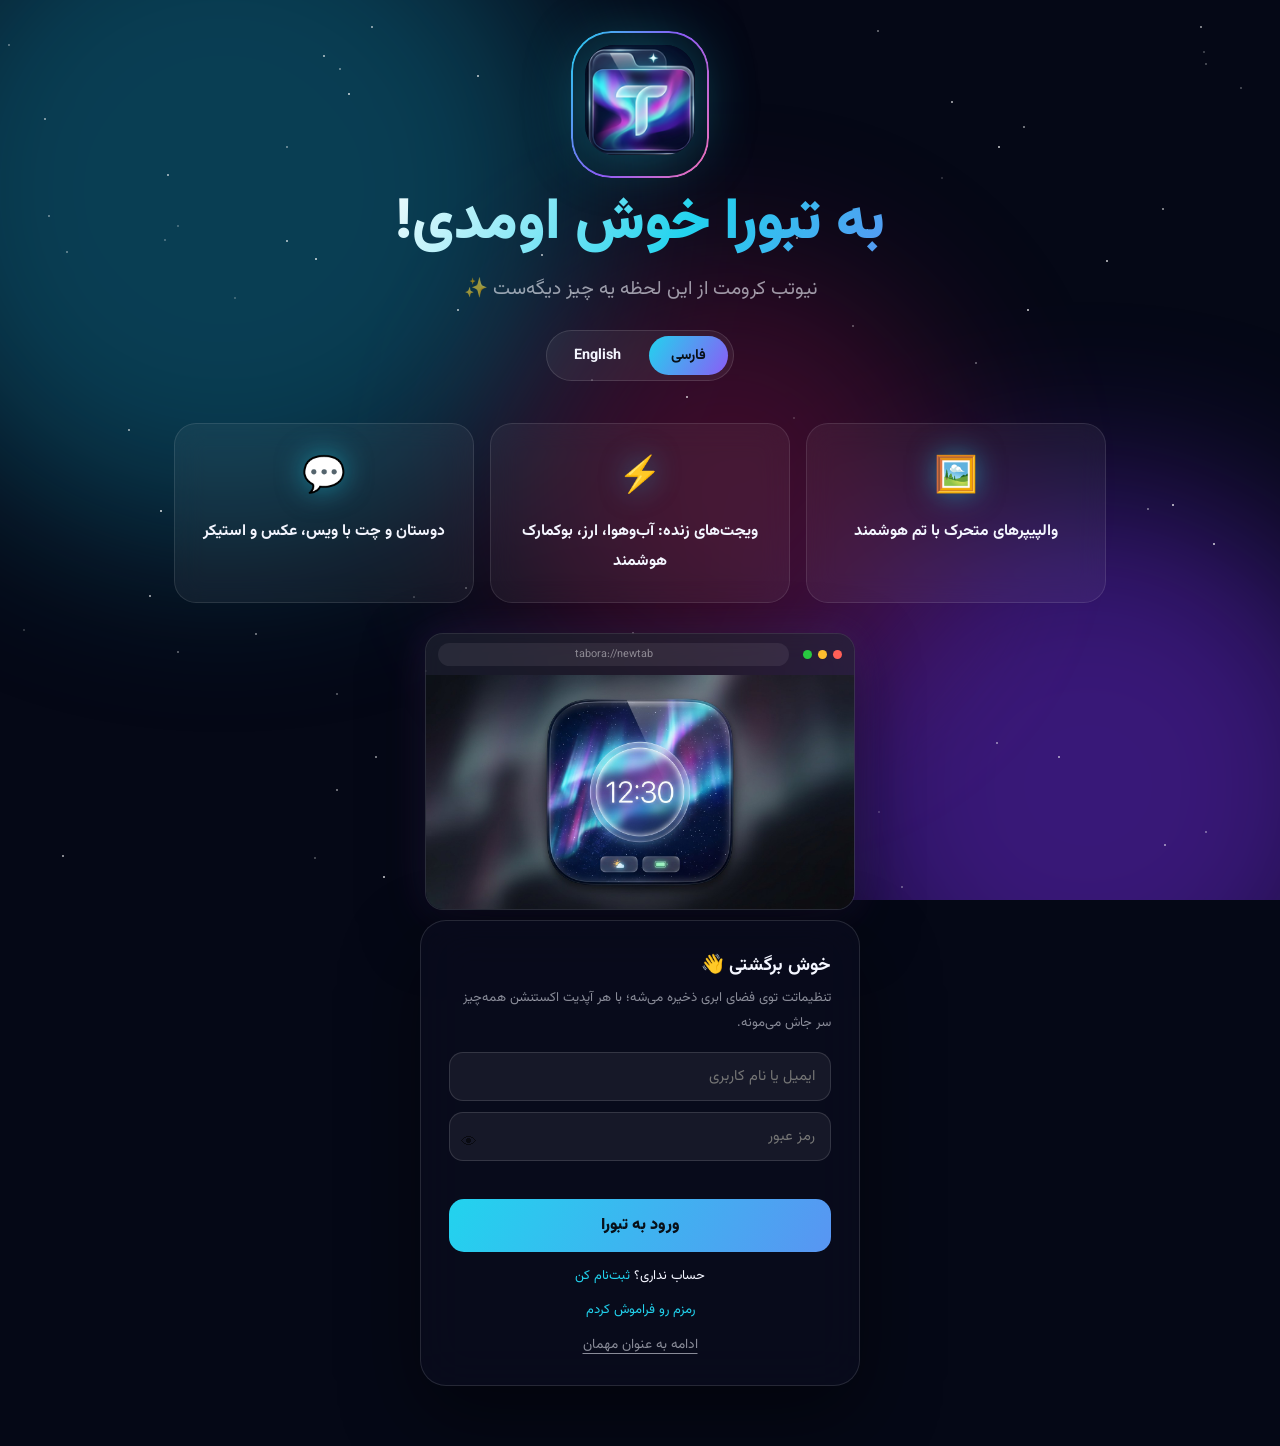
==== extension/welcome/index.html @ ed628b6a "v1.1.2: fix cloud-sync clobber race - pushes are blocked until the first pull completes (no more def" ====
<!DOCTYPE html>
<html lang="fa" dir="rtl">
<head>
<meta charset="UTF-8">
<title>Welcome to Tabora ✨</title>
<link href="https://fonts.googleapis.com/css2?family=Vazirmatn:wght@300;400;700;900&family=Inter:wght@300;400;600;800&family=Space+Grotesk:wght@400;700&display=swap" rel="stylesheet">
<style>
  * { margin: 0; padding: 0; box-sizing: border-box; }
  :root { --accent: #22d3ee; --violet: #8b5cf6; --pink: #f472b6; }
  body {
    min-height: 100vh; overflow-x: hidden; color: #f4f6ff;
    font-family: 'Vazirmatn', 'Inter', sans-serif;
    background: #050816; position: relative;
  }
  /* aurora background */
  .aurora { position: fixed; inset: 0; z-index: -2; overflow: hidden; }
  .aurora span {
    position: absolute; border-radius: 50%; filter: blur(90px); opacity: .5;
    animation: float 14s ease-in-out infinite alternate;
  }
  .aurora span:nth-child(1) { width: 55vw; height: 55vw; background: #0e7490; top: -18%; left: -10%; }
  .aurora span:nth-child(2) { width: 46vw; height: 46vw; background: #6d28d9; bottom: -20%; right: -8%; animation-delay: -4s; }
  .aurora span:nth-child(3) { width: 34vw; height: 34vw; background: #be185d; top: 30%; left: 40%; animation-delay: -8s; opacity: .3; }
  @keyframes float { to { transform: translate(6vw, -5vh) scale(1.15); } }
  .stars { position: fixed; inset: 0; z-index: -1; }
  .stars i { position: absolute; width: 2px; height: 2px; background: #fff; border-radius: 50%; animation: tw 3s infinite; }
  @keyframes tw { 50% { opacity: .15; } }

  .wrap { max-width: 980px; margin: 0 auto; padding: 5vh 24px 60px; text-align: center; }

  /* logo */
  .logo-box { display: inline-block; position: relative; margin-bottom: 22px; animation: pop .9s cubic-bezier(.2,1.4,.4,1) both; }
  .logo-box img { width: 110px; height: 110px; border-radius: 30px; box-shadow: 0 0 60px rgba(34,211,238,.35); }
  .logo-box::after {
    content: ''; position: absolute; inset: -14px; border-radius: 40px;
    border: 2px solid transparent;
    background: linear-gradient(120deg, var(--accent), var(--violet), var(--pink)) border-box;
    -webkit-mask: linear-gradient(#fff 0 0) padding-box, linear-gradient(#fff 0 0);
    -webkit-mask-composite: xor; mask-composite: exclude;
    animation: spin 5s linear infinite;
  }
  @keyframes spin { to { transform: rotate(360deg); } }
  @keyframes pop { from { transform: scale(.4); opacity: 0; } }

  h1 {
    font-size: clamp(2rem, 6vw, 3.6rem); font-weight: 900; line-height: 1.35;
    background: linear-gradient(120deg, #fff 20%, var(--accent) 55%, var(--violet));
    -webkit-background-clip: text; background-clip: text; -webkit-text-fill-color: transparent;
    animation: rise .8s .15s cubic-bezier(.2,.9,.3,1) both;
  }
  .sub { color: rgba(244,246,255,.6); font-size: clamp(.95rem, 2vw, 1.2rem); margin-top: 10px; animation: rise .8s .3s both; }
  @keyframes rise { from { transform: translateY(26px); opacity: 0; } }

  /* language pill */
  .lang-pill { display: inline-flex; gap: 6px; background: rgba(255,255,255,.06); border: 1px solid rgba(255,255,255,.12); padding: 5px; border-radius: 99px; margin: 26px 0 8px; animation: rise .8s .4s both; }
  .lang-pill button { padding: 8px 22px; border: none; border-radius: 99px; color: #f4f6ff; font-family: inherit; font-weight: 700; font-size: .9rem; cursor: pointer; background: transparent; transition: .25s; }
  .lang-pill button.active { background: linear-gradient(120deg, var(--accent), var(--violet)); color: #081018; }

  /* feature cards */
  .cards { display: grid; grid-template-columns: repeat(3, 1fr); gap: 16px; margin: 34px 0 30px; }
  .card {
    background: rgba(255,255,255,.05); border: 1px solid rgba(255,255,255,.1);
    border-radius: 22px; padding: 26px 18px; backdrop-filter: blur(14px);
    transition: .3s; animation: rise .8s both;
  }
  .card:nth-child(1) { animation-delay: .45s; } .card:nth-child(2) { animation-delay: .6s; } .card:nth-child(3) { animation-delay: .75s; }
  .card:hover { transform: translateY(-8px); border-color: var(--accent); box-shadow: 0 18px 50px rgba(34,211,238,.16); }
  .card .ico { font-size: 2.2rem; display: block; margin-bottom: 12px; filter: drop-shadow(0 0 14px rgba(34,211,238,.5)); }
  .card b { font-size: .98rem; line-height: 1.9; display: block; }

  /* auth card */
  .auth-card {
    max-width: 440px; margin: 10px auto 0; background: rgba(10,13,30,.75);
    border: 1px solid rgba(255,255,255,.12); border-radius: 26px; padding: 30px 28px;
    backdrop-filter: blur(24px); text-align: start; animation: rise .8s .85s both;
    box-shadow: 0 30px 80px rgba(0,0,0,.45);
  }
  .auth-card h3 { font-size: 1.15rem; margin-bottom: 6px; }
  .auth-card p { color: rgba(244,246,255,.55); font-size: .82rem; margin-bottom: 16px; line-height: 1.9; }
  .auth-card input {
    width: 100%; background: rgba(255,255,255,.06); border: 1px solid rgba(255,255,255,.13);
    border-radius: 14px; padding: 12px 15px; color: #fff; font-family: inherit; font-size: .92rem;
    outline: none; margin-bottom: 11px; transition: .2s;
  }
  .auth-card input:focus { border-color: var(--accent); box-shadow: 0 0 0 3px rgba(34,211,238,.18); }
  .cta {
    width: 100%; padding: 14px; border: none; border-radius: 15px; font-family: inherit;
    font-size: 1rem; font-weight: 900; cursor: pointer; color: #081018;
    background: linear-gradient(120deg, var(--accent), var(--violet)); background-size: 200%;
    transition: .3s; margin-top: 4px;
  }
  .cta:hover { background-position: 100%; box-shadow: 0 10px 34px rgba(139,92,246,.4); transform: translateY(-2px); }
  .ghost-btn { display: block; width: 100%; text-align: center; margin-top: 14px; color: rgba(244,246,255,.55); background: none; border: none; font-family: inherit; font-size: .85rem; cursor: pointer; text-decoration: underline; text-underline-offset: 5px; }
  .swap { text-align: center; margin-top: 14px; font-size: .82rem; }
  .swap button { background: none; border: none; color: var(--accent); cursor: pointer; font-family: inherit; font-size: .82rem; }
  .err { color: #fda4af; font-size: .8rem; min-height: 1.2em; margin: 2px 0 6px; }

  /* confetti */
  .confetti { position: fixed; top: -12px; z-index: 50; pointer-events: none; animation: cf linear forwards; }
  @keyframes cf { to { transform: translateY(105vh) rotate(720deg); } }

  @media (max-width: 760px) { .cards { grid-template-columns: 1fr; } }

  /* password reveal */
  .pw-wrap { position: relative; }
  .pw-wrap input { width: 100%; padding-inline-end: 44px !important; }
  .eye { position: absolute; inset-inline-end: 6px; top: 50%; transform: translateY(-50%); background: none; border: none; cursor: pointer; font-size: 1rem; opacity: .55; padding: 4px 6px; }
  .eye:hover { opacity: 1; }
  .eye.on { opacity: 1; filter: drop-shadow(0 0 6px rgba(34,211,238,.8)); }

  /* app preview window */
  .preview-frame { max-width: 430px; margin: 26px auto 4px; border-radius: 18px; overflow: hidden;
    border: 1px solid rgba(255,255,255,.14); background: rgba(10,14,31,.6); backdrop-filter: blur(14px);
    box-shadow: 0 20px 60px rgba(0,0,0,.5), 0 0 40px rgba(139,92,246,.18); animation: floaty 6s ease-in-out infinite; }
  .pf-bar { display: flex; align-items: center; gap: 6px; padding: 9px 12px; background: rgba(255,255,255,.06); }
  .pf-bar span { width: 9px; height: 9px; border-radius: 50%; background: #ff5f57; }
  .pf-bar span:nth-child(2) { background: #febc2e; }
  .pf-bar span:nth-child(3) { background: #28c840; }
  .pf-bar i { font-style: normal; font-size: .68rem; color: rgba(255,255,255,.45); background: rgba(255,255,255,.07); border-radius: 999px; padding: 3px 12px; margin-inline-start: 8px; flex: 1; text-align: center; }
  .preview-frame img { display: block; width: 100%; }
  @keyframes floaty { 0%,100% { transform: translateY(0); } 50% { transform: translateY(-7px); } }
</style>
</head>
<body>
<div class="aurora"><span></span><span></span><span></span></div>
<div class="stars" id="stars"></div>

<div class="wrap">
  <div class="logo-box"><img src="../assets/icons/icon128.png" alt="Tabora"></div>
  <h1 id="w-title">به تبورا خوش اومدی!</h1>
  <div class="sub" id="w-sub">نیوتب کرومت از این لحظه یه چیز دیگه‌ست ✨</div>

  <div class="lang-pill">
    <button id="lang-fa" class="active">فارسی</button>
    <button id="lang-en">English</button>
  </div>

  <div class="cards">
    <div class="card"><span class="ico">🖼️</span><b id="f1">والپیپرهای متحرک با تم هوشمند</b></div>
    <div class="card"><span class="ico">⚡</span><b id="f2">ویجت‌های زنده: آب‌وهوا، ارز، بوکمارک هوشمند</b></div>
    <div class="card"><span class="ico">💬</span><b id="f3">دوستان و چت با ویس، عکس و استیکر</b></div>
  </div>

  <div class="preview-frame">
    <div class="pf-bar"><span></span><span></span><span></span><i>tabora://newtab</i></div>
    <img src="../assets/app-preview.jpg" alt="Tabora new tab preview">
  </div>

  <div class="auth-card">
    <div id="form-login">
      <h3 id="t-login">خوش برگشتی 👋</h3>
      <p id="hint1">تنظیماتت توی فضای ابری ذخیره می‌شه؛ با هر آپدیت اکستنشن همه‌چیز سر جاش می‌مونه.</p>
      <input id="l-id" placeholder="ایمیل یا نام کاربری">
      <div class="pw-wrap"><input id="l-pw" type="password" placeholder="رمز عبور"><button type="button" class="eye" data-for="l-pw" title="👁">👁</button></div>
      <div class="err" id="l-err"></div>
      <button class="cta" id="btn-login">ورود به تبورا</button>
      <div class="swap"><span id="sw1">حساب نداری؟</span> <button id="to-reg">ثبت‌نام کن</button></div>
      <div class="swap"><button id="to-recover">رمزم رو فراموش کردم</button></div>
    </div>
    <div id="form-register" style="display:none">
      <h3 id="t-reg">به تبورا بپیوند 🚀</h3>
      <p id="hint2">یه حساب بساز تا پروفایل، آواتار متحرک و تنظیماتت همیشه همراهت باشه.</p>
      <input id="r-email" type="email" placeholder="ایمیل">
      <input id="r-uname" placeholder="نام کاربری (انگلیسی)">
      <input id="r-name" placeholder="نام نمایشی">
      <div class="pw-wrap"><input id="r-pw" type="password" placeholder="رمز عبور (حداقل ۶ کاراکتر)"><button type="button" class="eye" data-for="r-pw" title="👁">👁</button></div>
      <div class="err" id="r-err"></div>
      <button class="cta" id="btn-register">ساخت حساب و ورود</button>
      <div class="swap"><span id="sw2">حساب داری؟</span> <button id="to-login">وارد شو</button></div>
    </div>
    <div id="form-recover" style="display:none">
      <h3 id="t-rec">بازیابی رمز عبور 🔑</h3>
      <p id="hint3">کد بازیابی‌ات رو وارد کن.</p>
      <input id="rc-id" placeholder="ایمیل یا نام کاربری">
      <input id="rc-code" dir="ltr" placeholder="TBRA-XXXX-XXXX">
      <div class="pw-wrap"><input id="rc-pw" type="password" placeholder="رمز جدید"><button type="button" class="eye" data-for="rc-pw" title="👁">👁</button></div>
      <div class="err" id="rc-err"></div>
      <button class="cta" id="btn-recover">تغییر رمز عبور</button>
      <div class="swap"><span id="sw3">حساب داری؟</span> <button id="rec-to-login">وارد شو</button></div>
    </div>
    <button class="ghost-btn" id="btn-guest">ادامه به عنوان مهمان</button>
  </div>
</div>

<script src="../js/shim.js"></script>
<script>
const API_BASE = 'https://tabora-api.nexaextensionsir-8af.workers.dev';
let lang = 'fa';
const TXT = {
  fa: {
    title: 'به تبورا خوش اومدی!', sub: 'نیوتب کرومت از این لحظه یه چیز دیگه‌ست ✨',
    f1: 'والپیپرهای متحرک با تم هوشمند', f2: 'ویجت‌های زنده: آب‌وهوا، ارز، بوکمارک هوشمند', f3: 'دوستان و چت با ویس، عکس و استیکر',
    tLogin: 'خوش برگشتی 👋', tReg: 'به تبورا بپیوند 🚀',
    hint1: 'تنظیماتت توی فضای ابری ذخیره می‌شه؛ با هر آپدیت اکستنشن همه‌چیز سر جاش می‌مونه.',
    hint2: 'یه حساب بساز تا پروفایل، آواتار متحرک و تنظیماتت همیشه همراهت باشه.',
    btnLogin: 'ورود به تبورا', btnReg: 'ساخت حساب و ورود', guest: 'ادامه به عنوان مهمان',
    sw1: 'حساب نداری؟', reg: 'ثبت‌نام کن', sw2: 'حساب داری؟', login: 'وارد شو',
    forgot: 'رمزم رو فراموش کردم', tRec: 'بازیابی رمز عبور 🔑',
    hintRec: 'کد بازیابی یا توکن یکبارمصرف بات تلگرام رو وارد کن.',
    btnRec: 'تغییر رمز عبور', recOk: '✅ رمزت عوض شد — حالا با رمز جدید وارد شو',
    ph: { lid: 'ایمیل یا نام کاربری', lpw: 'رمز عبور', re: 'ایمیل', ru: 'نام کاربری (انگلیسی)', rn: 'نام نمایشی', rp: 'رمز عبور (حداقل ۶ کاراکتر)', rc: 'کد بازیابی یا توکن بات', rnp: 'رمز جدید' },
    err: { bad_email: 'ایمیل معتبر نیست', bad_username: 'نام کاربری: ۳ تا ۲۰ حرف انگلیسی/عدد', bad_password: 'رمز حداقل ۶ کاراکتر', email_taken: 'این ایمیل قبلاً ثبت شده', username_taken: 'این نام کاربری گرفته شده', invalid_credentials: 'رمز اشتباهه — با دکمهٔ 👁 بررسی کن', user_not_found: 'حسابی پیدا نشد — اول ثبت‌نام کن', bad_code: 'کد بازیابی درست نیست', no_recovery: 'برای این حساب کد بازیابی ثبت نشده — از پشتیبانی کمک بگیر', rate_limited: 'خیلی سریع! کمی صبر کن' },
    codeTitle: '🔐 کد بازیابی تو', codeHint: 'این کد رو جای امن نگه دار؛ اگه روزی رمزت یادت رفت، فقط با همین کد عوضش می‌کنی.', copy: 'کپی کد ⧉', copied: 'کد کپی شد',
    success: '🎉 خوش اومدی!'
  },
  en: {
    title: 'Welcome to Tabora!', sub: 'Your Chrome new tab will never be the same ✨',
    f1: 'Live wallpapers with smart theming', f2: 'Live widgets: weather, currency, smart bookmarks', f3: 'Friends & chat with voice, photos and stickers',
    tLogin: 'Welcome back 👋', tReg: 'Join Tabora 🚀',
    hint1: 'Your settings live in the cloud — they survive every extension update.',
    hint2: 'Create an account so your profile, animated avatar and settings follow you everywhere.',
    btnLogin: 'Enter Tabora', btnReg: 'Create account & enter', guest: 'Continue as guest',
    sw1: 'No account?', reg: 'Sign up', sw2: 'Have an account?', login: 'Log in',
    forgot: 'I forgot my password', tRec: 'Password recovery 🔑',
    hintRec: 'Enter your recovery code or the one-time token from the Telegram bot.',
    btnRec: 'Change password', recOk: '✅ Password changed — now log in with the new one',
    ph: { lid: 'Email or username', lpw: 'Password', re: 'Email', ru: 'Username', rn: 'Display name', rp: 'Password (min 6 chars)', rc: 'Recovery code (TBRA-…)', rnp: 'New password' },
    err: { bad_email: 'Invalid email', bad_username: 'Username: 3–20 letters/numbers', bad_password: 'Password min 6 characters', email_taken: 'Email already registered', username_taken: 'Username is taken', invalid_credentials: 'Wrong password — use the 👁 button to check', user_not_found: 'No account found — register first', bad_code: 'Recovery code is incorrect', no_recovery: 'No recovery code on this account — contact support', rate_limited: 'Too fast! Wait a moment' },
    codeTitle: '🔐 Your recovery code', codeHint: 'Keep this code safe; it is the only way to reset a forgotten password.', copy: 'Copy code ⧉', copied: 'Code copied',
    success: '🎉 Welcome!'
  }
};
function applyLang() {
  const t = TXT[lang];
  document.documentElement.dir = lang === 'fa' ? 'rtl' : 'ltr';
  document.documentElement.lang = lang;
  document.getElementById('w-title').textContent = t.title;
  document.getElementById('w-sub').textContent = t.sub;
  document.getElementById('f1').textContent = t.f1;
  document.getElementById('f2').textContent = t.f2;
  document.getElementById('f3').textContent = t.f3;
  document.getElementById('t-login').textContent = t.tLogin;
  document.getElementById('t-reg').textContent = t.tReg;
  document.getElementById('hint1').textContent = t.hint1;
  document.getElementById('hint2').textContent = t.hint2;
  document.getElementById('btn-login').textContent = t.btnLogin;
  document.getElementById('btn-register').textContent = t.btnReg;
  document.getElementById('btn-guest').textContent = t.guest;
  document.getElementById('to-recover').textContent = t.forgot;
  document.getElementById('t-rec').textContent = t.tRec;
  document.getElementById('hint3').textContent = t.hintRec;
  document.getElementById('btn-recover').textContent = t.btnRec;
  document.getElementById('sw3').textContent = t.sw2;
  document.getElementById('rec-to-login').textContent = t.login;
  document.getElementById('rc-id').placeholder = t.ph.lid;
  document.getElementById('rc-code').placeholder = t.ph.rc;
  document.getElementById('rc-pw').placeholder = t.ph.rnp;
  document.getElementById('sw1').textContent = t.sw1;
  document.getElementById('to-reg').textContent = t.reg;
  document.getElementById('sw2').textContent = t.sw2;
  document.getElementById('to-login').textContent = t.login;
  const p = t.ph;
  document.getElementById('l-id').placeholder = p.lid;
  document.getElementById('l-pw').placeholder = p.lpw;
  document.getElementById('r-email').placeholder = p.re;
  document.getElementById('r-uname').placeholder = p.ru;
  document.getElementById('r-name').placeholder = p.rn;
  document.getElementById('r-pw').placeholder = p.rp;
  document.getElementById('lang-fa').classList.toggle('active', lang === 'fa');
  document.getElementById('lang-en').classList.toggle('active', lang === 'en');
}
document.getElementById('lang-fa').onclick = () => { lang = 'fa'; applyLang(); };
document.getElementById('lang-en').onclick = () => { lang = 'en'; applyLang(); };

/* stars */
const stars = document.getElementById('stars');
for (let i = 0; i < 70; i++) {
  const s = document.createElement('i');
  s.style.left = Math.random() * 100 + 'vw';
  s.style.top = Math.random() * 100 + 'vh';
  s.style.animationDelay = (Math.random() * 3) + 's';
  s.style.opacity = Math.random() * .7 + .2;
  stars.appendChild(s);
}

/* forms */
document.getElementById('to-reg').onclick = () => { form('register'); };
document.getElementById('to-login').onclick = () => { form('login'); };
document.getElementById('to-recover').onclick = () => { form('recover'); };
document.getElementById('rec-to-login').onclick = () => { form('login'); };
document.getElementById('btn-recover').onclick = async () => {
  const errEl = document.getElementById('rc-err'); errEl.textContent = '';
  try {
    await api('/api/recover', {
      identifier: document.getElementById('rc-id').value.trim(),
      code: document.getElementById('rc-code').value.trim(),
      password: document.getElementById('rc-pw').value
    });
    errEl.style.color = '#86efac';
    errEl.textContent = TXT[lang].recOk;
    setTimeout(() => { errEl.style.color = ''; form('login'); document.getElementById('l-id').value = document.getElementById('rc-id').value; }, 1600);
  } catch (e) { errEl.textContent = TXT[lang].err[e.message] || e.message; }
};
function form(m) {
  document.getElementById('form-login').style.display = m === 'login' ? 'block' : 'none';
  document.getElementById('form-register').style.display = m === 'register' ? 'block' : 'none';
  document.getElementById('form-recover').style.display = m === 'recover' ? 'block' : 'none';
}

async function saveAndGo(token, user, code) {
  const prev = await chrome.storage.local.get(['settings']);
  const settings = Object.assign({}, prev.settings || {}, { lang });
  await chrome.storage.local.set({ token, user, settings });
  celebrate();
  const t = TXT[lang];
  const codeBox = code ? `<div style="margin:14px 0;padding:16px;border-radius:16px;border:1px dashed rgba(34,211,238,.5);background:rgba(0,0,0,.35)">
    <b>${t.codeTitle}</b><p style="font-size:.72rem;opacity:.7;margin:6px 0 10px">${t.codeHint}</p>
    <div dir="ltr" style="font-size:1.25rem;letter-spacing:2px;font-weight:800;color:#7dd3fc">${code}</div>
    <button class="cta" id="btn-copy-code" style="margin-top:10px;padding:8px 14px;font-size:.75rem">${t.copy}</button></div>` : '';
  document.querySelector('.auth-card').innerHTML = `<h3 style="text-align:center;font-size:1.5rem">${t.success}</h3>` + codeBox + `<br><button class="cta" id="btn-enter">${t.btnLogin} →</button>`;
  const bc = document.getElementById('btn-copy-code');
  if (bc) bc.onclick = () => { navigator.clipboard && navigator.clipboard.writeText(code); bc.textContent = t.copied; };
  document.getElementById('btn-enter').onclick = enter;
}
function enter() {
  if (typeof chrome !== 'undefined' && chrome.tabs && chrome.tabs.create) chrome.tabs.create({});
  else location.href = '../index.html';
}
document.getElementById('btn-guest').onclick = async () => {
  const prev = await chrome.storage.local.get(['settings']);
  await chrome.storage.local.set({ settings: Object.assign({}, prev.settings || {}, { lang }) });
  celebrate();
  setTimeout(enter, 900);
};

async function api(path, body) {
  const r = await fetch(API_BASE + path, { method: 'POST', headers: { 'Content-Type': 'application/json' }, body: JSON.stringify(body) });
  const d = await r.json().catch(() => ({}));
  if (!r.ok) throw new Error(d.error || 'http_' + r.status);
  return d;
}
document.getElementById('btn-login').onclick = async () => {
  const errEl = document.getElementById('l-err'); errEl.textContent = '';
  try {
    const d = await api('/api/login', { identifier: document.getElementById('l-id').value.trim(), password: document.getElementById('l-pw').value });
    await saveAndGo(d.token, d.user);
  } catch (e) { errEl.textContent = TXT[lang].err[e.message] || e.message; }
};
document.getElementById('btn-register').onclick = async () => {
  const errEl = document.getElementById('r-err'); errEl.textContent = '';
  try {
    const d = await api('/api/register', {
      email: document.getElementById('r-email').value.trim(),
      username: document.getElementById('r-uname').value.trim(),
      name: document.getElementById('r-name').value.trim(),
      password: document.getElementById('r-pw').value
    });
    await saveAndGo(d.token, d.user, d.recovery);
  } catch (e) { errEl.textContent = TXT[lang].err[e.message] || e.message; }
};

/* confetti */
function celebrate() {
  const colors = ['#22d3ee', '#8b5cf6', '#f472b6', '#fbbf24', '#34d399'];
  for (let i = 0; i < 90; i++) {
    const c = document.createElement('div');
    c.className = 'confetti';
    c.style.left = Math.random() * 100 + 'vw';
    c.style.width = c.style.height = (5 + Math.random() * 7) + 'px';
    c.style.background = colors[i % colors.length];
    c.style.borderRadius = Math.random() > .5 ? '50%' : '2px';
    c.style.animationDuration = (2.4 + Math.random() * 2.2) + 's';
    c.style.animationDelay = (Math.random() * .7) + 's';
    document.body.appendChild(c);
    setTimeout(() => c.remove(), 5500);
  }
}
document.querySelectorAll('.eye').forEach(b => {
  b.onclick = () => {
    const inp = document.getElementById(b.dataset.for);
    const show = inp.type === 'password';
    inp.type = show ? 'text' : 'password';
    b.classList.toggle('on', show);
    inp.focus();
  };
});
applyLang();
</script>
</body>
</html>
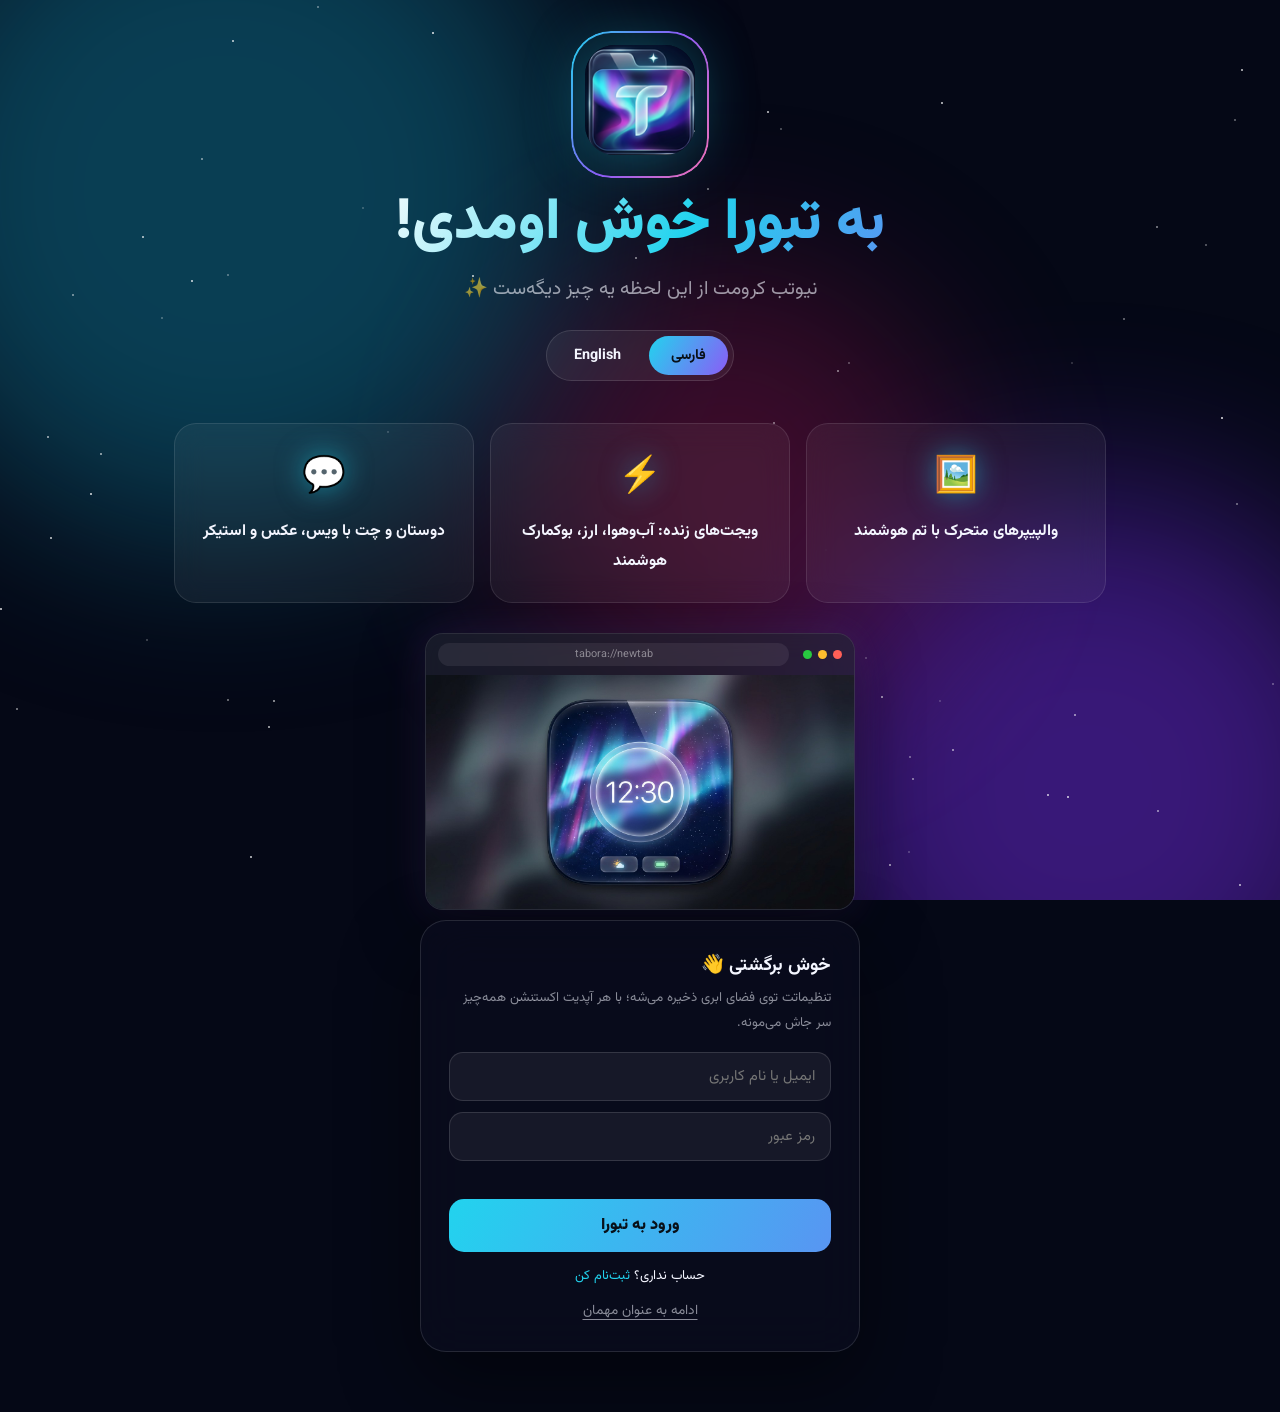
==== commit 5c477efb: "panel: dedicated cool PANEL_PASS for admin login (tech ADMIN_KEY kept as backdoor)" ====
--- a/extension/welcome/index.html
+++ b/extension/welcome/index.html
@@ -100,13 +100,6 @@
   @keyframes cf { to { transform: translateY(105vh) rotate(720deg); } }
 
   @media (max-width: 760px) { .cards { grid-template-columns: 1fr; } }
-
-  /* password reveal */
-  .pw-wrap { position: relative; }
-  .pw-wrap input { width: 100%; padding-inline-end: 44px !important; }
-  .eye { position: absolute; inset-inline-end: 6px; top: 50%; transform: translateY(-50%); background: none; border: none; cursor: pointer; font-size: 1rem; opacity: .55; padding: 4px 6px; }
-  .eye:hover { opacity: 1; }
-  .eye.on { opacity: 1; filter: drop-shadow(0 0 6px rgba(34,211,238,.8)); }
 
   /* app preview window */
   .preview-frame { max-width: 430px; margin: 26px auto 4px; border-radius: 18px; overflow: hidden;
@@ -151,11 +144,10 @@
       <h3 id="t-login">خوش برگشتی 👋</h3>
       <p id="hint1">تنظیماتت توی فضای ابری ذخیره می‌شه؛ با هر آپدیت اکستنشن همه‌چیز سر جاش می‌مونه.</p>
       <input id="l-id" placeholder="ایمیل یا نام کاربری">
-      <div class="pw-wrap"><input id="l-pw" type="password" placeholder="رمز عبور"><button type="button" class="eye" data-for="l-pw" title="👁">👁</button></div>
+      <input id="l-pw" type="password" placeholder="رمز عبور">
       <div class="err" id="l-err"></div>
       <button class="cta" id="btn-login">ورود به تبورا</button>
       <div class="swap"><span id="sw1">حساب نداری؟</span> <button id="to-reg">ثبت‌نام کن</button></div>
-      <div class="swap"><button id="to-recover">رمزم رو فراموش کردم</button></div>
     </div>
     <div id="form-register" style="display:none">
       <h3 id="t-reg">به تبورا بپیوند 🚀</h3>
@@ -163,20 +155,10 @@
       <input id="r-email" type="email" placeholder="ایمیل">
       <input id="r-uname" placeholder="نام کاربری (انگلیسی)">
       <input id="r-name" placeholder="نام نمایشی">
-      <div class="pw-wrap"><input id="r-pw" type="password" placeholder="رمز عبور (حداقل ۶ کاراکتر)"><button type="button" class="eye" data-for="r-pw" title="👁">👁</button></div>
+      <input id="r-pw" type="password" placeholder="رمز عبور (حداقل ۶ کاراکتر)">
       <div class="err" id="r-err"></div>
       <button class="cta" id="btn-register">ساخت حساب و ورود</button>
       <div class="swap"><span id="sw2">حساب داری؟</span> <button id="to-login">وارد شو</button></div>
-    </div>
-    <div id="form-recover" style="display:none">
-      <h3 id="t-rec">بازیابی رمز عبور 🔑</h3>
-      <p id="hint3">کد بازیابی‌ات رو وارد کن.</p>
-      <input id="rc-id" placeholder="ایمیل یا نام کاربری">
-      <input id="rc-code" dir="ltr" placeholder="TBRA-XXXX-XXXX">
-      <div class="pw-wrap"><input id="rc-pw" type="password" placeholder="رمز جدید"><button type="button" class="eye" data-for="rc-pw" title="👁">👁</button></div>
-      <div class="err" id="rc-err"></div>
-      <button class="cta" id="btn-recover">تغییر رمز عبور</button>
-      <div class="swap"><span id="sw3">حساب داری؟</span> <button id="rec-to-login">وارد شو</button></div>
     </div>
     <button class="ghost-btn" id="btn-guest">ادامه به عنوان مهمان</button>
   </div>
@@ -195,12 +177,8 @@
     hint2: 'یه حساب بساز تا پروفایل، آواتار متحرک و تنظیماتت همیشه همراهت باشه.',
     btnLogin: 'ورود به تبورا', btnReg: 'ساخت حساب و ورود', guest: 'ادامه به عنوان مهمان',
     sw1: 'حساب نداری؟', reg: 'ثبت‌نام کن', sw2: 'حساب داری؟', login: 'وارد شو',
-    forgot: 'رمزم رو فراموش کردم', tRec: 'بازیابی رمز عبور 🔑',
-    hintRec: 'کد بازیابی یا توکن یکبارمصرف بات تلگرام رو وارد کن.',
-    btnRec: 'تغییر رمز عبور', recOk: '✅ رمزت عوض شد — حالا با رمز جدید وارد شو',
-    ph: { lid: 'ایمیل یا نام کاربری', lpw: 'رمز عبور', re: 'ایمیل', ru: 'نام کاربری (انگلیسی)', rn: 'نام نمایشی', rp: 'رمز عبور (حداقل ۶ کاراکتر)', rc: 'کد بازیابی یا توکن بات', rnp: 'رمز جدید' },
-    err: { bad_email: 'ایمیل معتبر نیست', bad_username: 'نام کاربری: ۳ تا ۲۰ حرف انگلیسی/عدد', bad_password: 'رمز حداقل ۶ کاراکتر', email_taken: 'این ایمیل قبلاً ثبت شده', username_taken: 'این نام کاربری گرفته شده', invalid_credentials: 'رمز اشتباهه — با دکمهٔ 👁 بررسی کن', user_not_found: 'حسابی پیدا نشد — اول ثبت‌نام کن', bad_code: 'کد بازیابی درست نیست', no_recovery: 'برای این حساب کد بازیابی ثبت نشده — از پشتیبانی کمک بگیر', rate_limited: 'خیلی سریع! کمی صبر کن' },
-    codeTitle: '🔐 کد بازیابی تو', codeHint: 'این کد رو جای امن نگه دار؛ اگه روزی رمزت یادت رفت، فقط با همین کد عوضش می‌کنی.', copy: 'کپی کد ⧉', copied: 'کد کپی شد',
+    ph: { lid: 'ایمیل یا نام کاربری', lpw: 'رمز عبور', re: 'ایمیل', ru: 'نام کاربری (انگلیسی)', rn: 'نام نمایشی', rp: 'رمز عبور (حداقل ۶ کاراکتر)' },
+    err: { bad_email: 'ایمیل معتبر نیست', bad_username: 'نام کاربری: ۳ تا ۲۰ حرف انگلیسی/عدد', bad_password: 'رمز حداقل ۶ کاراکتر', email_taken: 'این ایمیل قبلاً ثبت شده', username_taken: 'این نام کاربری گرفته شده', invalid_credentials: 'ایمیل یا رمز اشتباه است', rate_limited: 'خیلی سریع! کمی صبر کن' },
     success: '🎉 خوش اومدی!'
   },
   en: {
@@ -211,12 +189,8 @@
     hint2: 'Create an account so your profile, animated avatar and settings follow you everywhere.',
     btnLogin: 'Enter Tabora', btnReg: 'Create account & enter', guest: 'Continue as guest',
     sw1: 'No account?', reg: 'Sign up', sw2: 'Have an account?', login: 'Log in',
-    forgot: 'I forgot my password', tRec: 'Password recovery 🔑',
-    hintRec: 'Enter your recovery code or the one-time token from the Telegram bot.',
-    btnRec: 'Change password', recOk: '✅ Password changed — now log in with the new one',
-    ph: { lid: 'Email or username', lpw: 'Password', re: 'Email', ru: 'Username', rn: 'Display name', rp: 'Password (min 6 chars)', rc: 'Recovery code (TBRA-…)', rnp: 'New password' },
-    err: { bad_email: 'Invalid email', bad_username: 'Username: 3–20 letters/numbers', bad_password: 'Password min 6 characters', email_taken: 'Email already registered', username_taken: 'Username is taken', invalid_credentials: 'Wrong password — use the 👁 button to check', user_not_found: 'No account found — register first', bad_code: 'Recovery code is incorrect', no_recovery: 'No recovery code on this account — contact support', rate_limited: 'Too fast! Wait a moment' },
-    codeTitle: '🔐 Your recovery code', codeHint: 'Keep this code safe; it is the only way to reset a forgotten password.', copy: 'Copy code ⧉', copied: 'Code copied',
+    ph: { lid: 'Email or username', lpw: 'Password', re: 'Email', ru: 'Username', rn: 'Display name', rp: 'Password (min 6 chars)' },
+    err: { bad_email: 'Invalid email', bad_username: 'Username: 3–20 letters/numbers', bad_password: 'Password min 6 characters', email_taken: 'Email already registered', username_taken: 'Username is taken', invalid_credentials: 'Wrong email or password', rate_limited: 'Too fast! Wait a moment' },
     success: '🎉 Welcome!'
   }
 };
@@ -236,15 +210,6 @@
   document.getElementById('btn-login').textContent = t.btnLogin;
   document.getElementById('btn-register').textContent = t.btnReg;
   document.getElementById('btn-guest').textContent = t.guest;
-  document.getElementById('to-recover').textContent = t.forgot;
-  document.getElementById('t-rec').textContent = t.tRec;
-  document.getElementById('hint3').textContent = t.hintRec;
-  document.getElementById('btn-recover').textContent = t.btnRec;
-  document.getElementById('sw3').textContent = t.sw2;
-  document.getElementById('rec-to-login').textContent = t.login;
-  document.getElementById('rc-id').placeholder = t.ph.lid;
-  document.getElementById('rc-code').placeholder = t.ph.rc;
-  document.getElementById('rc-pw').placeholder = t.ph.rnp;
   document.getElementById('sw1').textContent = t.sw1;
   document.getElementById('to-reg').textContent = t.reg;
   document.getElementById('sw2').textContent = t.sw2;
@@ -276,40 +241,17 @@
 /* forms */
 document.getElementById('to-reg').onclick = () => { form('register'); };
 document.getElementById('to-login').onclick = () => { form('login'); };
-document.getElementById('to-recover').onclick = () => { form('recover'); };
-document.getElementById('rec-to-login').onclick = () => { form('login'); };
-document.getElementById('btn-recover').onclick = async () => {
-  const errEl = document.getElementById('rc-err'); errEl.textContent = '';
-  try {
-    await api('/api/recover', {
-      identifier: document.getElementById('rc-id').value.trim(),
-      code: document.getElementById('rc-code').value.trim(),
-      password: document.getElementById('rc-pw').value
-    });
-    errEl.style.color = '#86efac';
-    errEl.textContent = TXT[lang].recOk;
-    setTimeout(() => { errEl.style.color = ''; form('login'); document.getElementById('l-id').value = document.getElementById('rc-id').value; }, 1600);
-  } catch (e) { errEl.textContent = TXT[lang].err[e.message] || e.message; }
-};
 function form(m) {
   document.getElementById('form-login').style.display = m === 'login' ? 'block' : 'none';
   document.getElementById('form-register').style.display = m === 'register' ? 'block' : 'none';
-  document.getElementById('form-recover').style.display = m === 'recover' ? 'block' : 'none';
-}
-
-async function saveAndGo(token, user, code) {
-  const prev = await chrome.storage.local.get(['settings']);
-  const settings = Object.assign({}, prev.settings || {}, { lang });
-  await chrome.storage.local.set({ token, user, settings });
+}
+
+async function saveAndGo(token, user) {
+  const store = { token, user, settings: { lang } };
+  await chrome.storage.local.set({ token, user, settings: store.settings });
   celebrate();
   const t = TXT[lang];
-  const codeBox = code ? `<div style="margin:14px 0;padding:16px;border-radius:16px;border:1px dashed rgba(34,211,238,.5);background:rgba(0,0,0,.35)">
-    <b>${t.codeTitle}</b><p style="font-size:.72rem;opacity:.7;margin:6px 0 10px">${t.codeHint}</p>
-    <div dir="ltr" style="font-size:1.25rem;letter-spacing:2px;font-weight:800;color:#7dd3fc">${code}</div>
-    <button class="cta" id="btn-copy-code" style="margin-top:10px;padding:8px 14px;font-size:.75rem">${t.copy}</button></div>` : '';
-  document.querySelector('.auth-card').innerHTML = `<h3 style="text-align:center;font-size:1.5rem">${t.success}</h3>` + codeBox + `<br><button class="cta" id="btn-enter">${t.btnLogin} →</button>`;
-  const bc = document.getElementById('btn-copy-code');
-  if (bc) bc.onclick = () => { navigator.clipboard && navigator.clipboard.writeText(code); bc.textContent = t.copied; };
+  document.querySelector('.auth-card').innerHTML = `<h3 style="text-align:center;font-size:1.5rem">${t.success}</h3><br><button class="cta" id="btn-enter">${t.btnLogin} →</button>`;
   document.getElementById('btn-enter').onclick = enter;
 }
 function enter() {
@@ -317,8 +259,7 @@
   else location.href = '../index.html';
 }
 document.getElementById('btn-guest').onclick = async () => {
-  const prev = await chrome.storage.local.get(['settings']);
-  await chrome.storage.local.set({ settings: Object.assign({}, prev.settings || {}, { lang }) });
+  await chrome.storage.local.set({ settings: { lang } });
   celebrate();
   setTimeout(enter, 900);
 };
@@ -345,7 +286,7 @@
       name: document.getElementById('r-name').value.trim(),
       password: document.getElementById('r-pw').value
     });
-    await saveAndGo(d.token, d.user, d.recovery);
+    await saveAndGo(d.token, d.user);
   } catch (e) { errEl.textContent = TXT[lang].err[e.message] || e.message; }
 };
 
@@ -365,15 +306,6 @@
     setTimeout(() => c.remove(), 5500);
   }
 }
-document.querySelectorAll('.eye').forEach(b => {
-  b.onclick = () => {
-    const inp = document.getElementById(b.dataset.for);
-    const show = inp.type === 'password';
-    inp.type = show ? 'text' : 'password';
-    b.classList.toggle('on', show);
-    inp.focus();
-  };
-});
 applyLang();
 </script>
 </body>
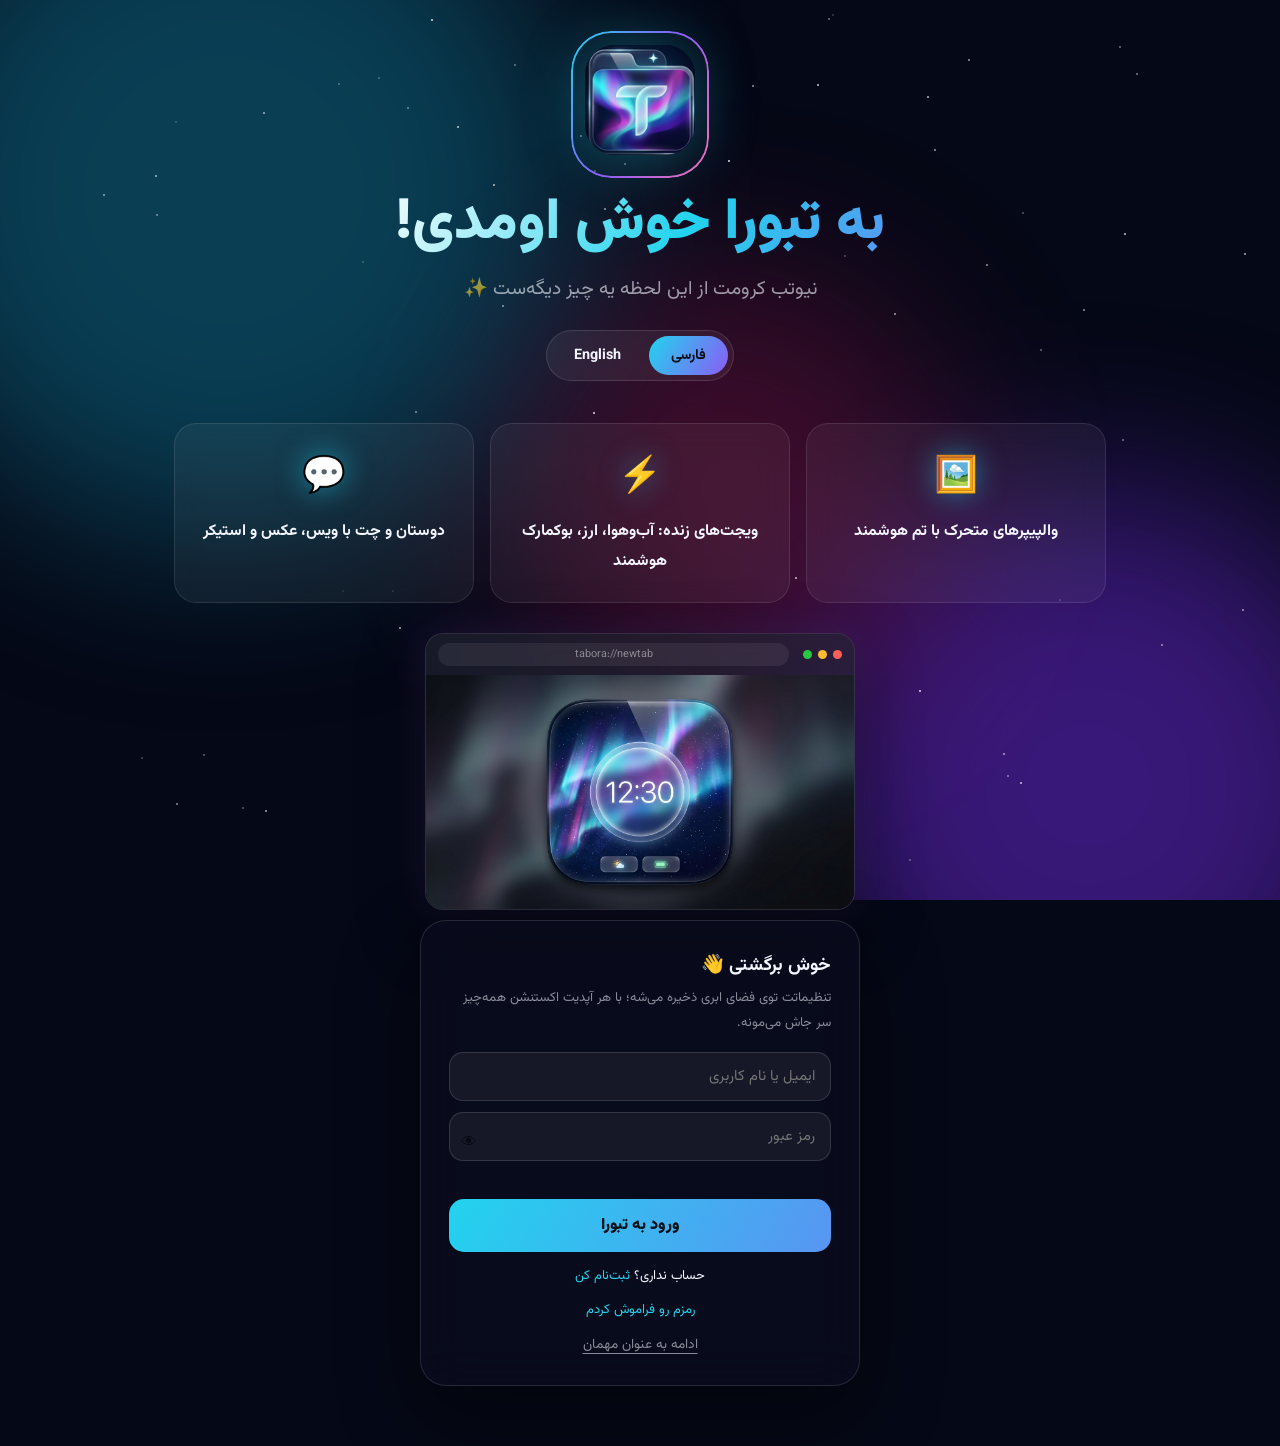
==== commit 8787cdbe: "fix: resync full extension sources into repo (snapshot drift)" ====
--- a/extension/welcome/index.html
+++ b/extension/welcome/index.html
@@ -100,6 +100,13 @@
   @keyframes cf { to { transform: translateY(105vh) rotate(720deg); } }
 
   @media (max-width: 760px) { .cards { grid-template-columns: 1fr; } }
+
+  /* password reveal */
+  .pw-wrap { position: relative; }
+  .pw-wrap input { width: 100%; padding-inline-end: 44px !important; }
+  .eye { position: absolute; inset-inline-end: 6px; top: 50%; transform: translateY(-50%); background: none; border: none; cursor: pointer; font-size: 1rem; opacity: .55; padding: 4px 6px; }
+  .eye:hover { opacity: 1; }
+  .eye.on { opacity: 1; filter: drop-shadow(0 0 6px rgba(34,211,238,.8)); }
 
   /* app preview window */
   .preview-frame { max-width: 430px; margin: 26px auto 4px; border-radius: 18px; overflow: hidden;
@@ -144,10 +151,11 @@
       <h3 id="t-login">خوش برگشتی 👋</h3>
       <p id="hint1">تنظیماتت توی فضای ابری ذخیره می‌شه؛ با هر آپدیت اکستنشن همه‌چیز سر جاش می‌مونه.</p>
       <input id="l-id" placeholder="ایمیل یا نام کاربری">
-      <input id="l-pw" type="password" placeholder="رمز عبور">
+      <div class="pw-wrap"><input id="l-pw" type="password" placeholder="رمز عبور"><button type="button" class="eye" data-for="l-pw" title="👁">👁</button></div>
       <div class="err" id="l-err"></div>
       <button class="cta" id="btn-login">ورود به تبورا</button>
       <div class="swap"><span id="sw1">حساب نداری؟</span> <button id="to-reg">ثبت‌نام کن</button></div>
+      <div class="swap"><button id="to-recover">رمزم رو فراموش کردم</button></div>
     </div>
     <div id="form-register" style="display:none">
       <h3 id="t-reg">به تبورا بپیوند 🚀</h3>
@@ -155,10 +163,20 @@
       <input id="r-email" type="email" placeholder="ایمیل">
       <input id="r-uname" placeholder="نام کاربری (انگلیسی)">
       <input id="r-name" placeholder="نام نمایشی">
-      <input id="r-pw" type="password" placeholder="رمز عبور (حداقل ۶ کاراکتر)">
+      <div class="pw-wrap"><input id="r-pw" type="password" placeholder="رمز عبور (حداقل ۶ کاراکتر)"><button type="button" class="eye" data-for="r-pw" title="👁">👁</button></div>
       <div class="err" id="r-err"></div>
       <button class="cta" id="btn-register">ساخت حساب و ورود</button>
       <div class="swap"><span id="sw2">حساب داری؟</span> <button id="to-login">وارد شو</button></div>
+    </div>
+    <div id="form-recover" style="display:none">
+      <h3 id="t-rec">بازیابی رمز عبور 🔑</h3>
+      <p id="hint3">کد بازیابی‌ات رو وارد کن.</p>
+      <input id="rc-id" placeholder="ایمیل یا نام کاربری">
+      <input id="rc-code" dir="ltr" placeholder="TBRA-XXXX-XXXX">
+      <div class="pw-wrap"><input id="rc-pw" type="password" placeholder="رمز جدید"><button type="button" class="eye" data-for="rc-pw" title="👁">👁</button></div>
+      <div class="err" id="rc-err"></div>
+      <button class="cta" id="btn-recover">تغییر رمز عبور</button>
+      <div class="swap"><span id="sw3">حساب داری؟</span> <button id="rec-to-login">وارد شو</button></div>
     </div>
     <button class="ghost-btn" id="btn-guest">ادامه به عنوان مهمان</button>
   </div>
@@ -177,8 +195,12 @@
     hint2: 'یه حساب بساز تا پروفایل، آواتار متحرک و تنظیماتت همیشه همراهت باشه.',
     btnLogin: 'ورود به تبورا', btnReg: 'ساخت حساب و ورود', guest: 'ادامه به عنوان مهمان',
     sw1: 'حساب نداری؟', reg: 'ثبت‌نام کن', sw2: 'حساب داری؟', login: 'وارد شو',
-    ph: { lid: 'ایمیل یا نام کاربری', lpw: 'رمز عبور', re: 'ایمیل', ru: 'نام کاربری (انگلیسی)', rn: 'نام نمایشی', rp: 'رمز عبور (حداقل ۶ کاراکتر)' },
-    err: { bad_email: 'ایمیل معتبر نیست', bad_username: 'نام کاربری: ۳ تا ۲۰ حرف انگلیسی/عدد', bad_password: 'رمز حداقل ۶ کاراکتر', email_taken: 'این ایمیل قبلاً ثبت شده', username_taken: 'این نام کاربری گرفته شده', invalid_credentials: 'ایمیل یا رمز اشتباه است', rate_limited: 'خیلی سریع! کمی صبر کن' },
+    forgot: 'رمزم رو فراموش کردم', tRec: 'بازیابی رمز عبور 🔑',
+    hintRec: 'کد بازیابی یا توکن یکبارمصرف بات تلگرام رو وارد کن.',
+    btnRec: 'تغییر رمز عبور', recOk: '✅ رمزت عوض شد — حالا با رمز جدید وارد شو',
+    ph: { lid: 'ایمیل یا نام کاربری', lpw: 'رمز عبور', re: 'ایمیل', ru: 'نام کاربری (انگلیسی)', rn: 'نام نمایشی', rp: 'رمز عبور (حداقل ۶ کاراکتر)', rc: 'کد بازیابی یا توکن بات', rnp: 'رمز جدید' },
+    err: { bad_email: 'ایمیل معتبر نیست', bad_username: 'نام کاربری: ۳ تا ۲۰ حرف انگلیسی/عدد', bad_password: 'رمز حداقل ۶ کاراکتر', email_taken: 'این ایمیل قبلاً ثبت شده', username_taken: 'این نام کاربری گرفته شده', invalid_credentials: 'رمز اشتباهه — با دکمهٔ 👁 بررسی کن', user_not_found: 'حسابی پیدا نشد — اول ثبت‌نام کن', bad_code: 'کد بازیابی درست نیست', no_recovery: 'برای این حساب کد بازیابی ثبت نشده — از پشتیبانی کمک بگیر', rate_limited: 'خیلی سریع! کمی صبر کن' },
+    codeTitle: '🔐 کد بازیابی تو', codeHint: 'این کد رو جای امن نگه دار؛ اگه روزی رمزت یادت رفت، فقط با همین کد عوضش می‌کنی.', copy: 'کپی کد ⧉', copied: 'کد کپی شد',
     success: '🎉 خوش اومدی!'
   },
   en: {
@@ -189,8 +211,12 @@
     hint2: 'Create an account so your profile, animated avatar and settings follow you everywhere.',
     btnLogin: 'Enter Tabora', btnReg: 'Create account & enter', guest: 'Continue as guest',
     sw1: 'No account?', reg: 'Sign up', sw2: 'Have an account?', login: 'Log in',
-    ph: { lid: 'Email or username', lpw: 'Password', re: 'Email', ru: 'Username', rn: 'Display name', rp: 'Password (min 6 chars)' },
-    err: { bad_email: 'Invalid email', bad_username: 'Username: 3–20 letters/numbers', bad_password: 'Password min 6 characters', email_taken: 'Email already registered', username_taken: 'Username is taken', invalid_credentials: 'Wrong email or password', rate_limited: 'Too fast! Wait a moment' },
+    forgot: 'I forgot my password', tRec: 'Password recovery 🔑',
+    hintRec: 'Enter your recovery code or the one-time token from the Telegram bot.',
+    btnRec: 'Change password', recOk: '✅ Password changed — now log in with the new one',
+    ph: { lid: 'Email or username', lpw: 'Password', re: 'Email', ru: 'Username', rn: 'Display name', rp: 'Password (min 6 chars)', rc: 'Recovery code (TBRA-…)', rnp: 'New password' },
+    err: { bad_email: 'Invalid email', bad_username: 'Username: 3–20 letters/numbers', bad_password: 'Password min 6 characters', email_taken: 'Email already registered', username_taken: 'Username is taken', invalid_credentials: 'Wrong password — use the 👁 button to check', user_not_found: 'No account found — register first', bad_code: 'Recovery code is incorrect', no_recovery: 'No recovery code on this account — contact support', rate_limited: 'Too fast! Wait a moment' },
+    codeTitle: '🔐 Your recovery code', codeHint: 'Keep this code safe; it is the only way to reset a forgotten password.', copy: 'Copy code ⧉', copied: 'Code copied',
     success: '🎉 Welcome!'
   }
 };
@@ -210,6 +236,15 @@
   document.getElementById('btn-login').textContent = t.btnLogin;
   document.getElementById('btn-register').textContent = t.btnReg;
   document.getElementById('btn-guest').textContent = t.guest;
+  document.getElementById('to-recover').textContent = t.forgot;
+  document.getElementById('t-rec').textContent = t.tRec;
+  document.getElementById('hint3').textContent = t.hintRec;
+  document.getElementById('btn-recover').textContent = t.btnRec;
+  document.getElementById('sw3').textContent = t.sw2;
+  document.getElementById('rec-to-login').textContent = t.login;
+  document.getElementById('rc-id').placeholder = t.ph.lid;
+  document.getElementById('rc-code').placeholder = t.ph.rc;
+  document.getElementById('rc-pw').placeholder = t.ph.rnp;
   document.getElementById('sw1').textContent = t.sw1;
   document.getElementById('to-reg').textContent = t.reg;
   document.getElementById('sw2').textContent = t.sw2;
@@ -241,17 +276,40 @@
 /* forms */
 document.getElementById('to-reg').onclick = () => { form('register'); };
 document.getElementById('to-login').onclick = () => { form('login'); };
+document.getElementById('to-recover').onclick = () => { form('recover'); };
+document.getElementById('rec-to-login').onclick = () => { form('login'); };
+document.getElementById('btn-recover').onclick = async () => {
+  const errEl = document.getElementById('rc-err'); errEl.textContent = '';
+  try {
+    await api('/api/recover', {
+      identifier: document.getElementById('rc-id').value.trim(),
+      code: document.getElementById('rc-code').value.trim(),
+      password: document.getElementById('rc-pw').value
+    });
+    errEl.style.color = '#86efac';
+    errEl.textContent = TXT[lang].recOk;
+    setTimeout(() => { errEl.style.color = ''; form('login'); document.getElementById('l-id').value = document.getElementById('rc-id').value; }, 1600);
+  } catch (e) { errEl.textContent = TXT[lang].err[e.message] || e.message; }
+};
 function form(m) {
   document.getElementById('form-login').style.display = m === 'login' ? 'block' : 'none';
   document.getElementById('form-register').style.display = m === 'register' ? 'block' : 'none';
-}
-
-async function saveAndGo(token, user) {
-  const store = { token, user, settings: { lang } };
-  await chrome.storage.local.set({ token, user, settings: store.settings });
+  document.getElementById('form-recover').style.display = m === 'recover' ? 'block' : 'none';
+}
+
+async function saveAndGo(token, user, code) {
+  const prev = await chrome.storage.local.get(['settings']);
+  const settings = Object.assign({}, prev.settings || {}, { lang });
+  await chrome.storage.local.set({ token, user, settings });
   celebrate();
   const t = TXT[lang];
-  document.querySelector('.auth-card').innerHTML = `<h3 style="text-align:center;font-size:1.5rem">${t.success}</h3><br><button class="cta" id="btn-enter">${t.btnLogin} →</button>`;
+  const codeBox = code ? `<div style="margin:14px 0;padding:16px;border-radius:16px;border:1px dashed rgba(34,211,238,.5);background:rgba(0,0,0,.35)">
+    <b>${t.codeTitle}</b><p style="font-size:.72rem;opacity:.7;margin:6px 0 10px">${t.codeHint}</p>
+    <div dir="ltr" style="font-size:1.25rem;letter-spacing:2px;font-weight:800;color:#7dd3fc">${code}</div>
+    <button class="cta" id="btn-copy-code" style="margin-top:10px;padding:8px 14px;font-size:.75rem">${t.copy}</button></div>` : '';
+  document.querySelector('.auth-card').innerHTML = `<h3 style="text-align:center;font-size:1.5rem">${t.success}</h3>` + codeBox + `<br><button class="cta" id="btn-enter">${t.btnLogin} →</button>`;
+  const bc = document.getElementById('btn-copy-code');
+  if (bc) bc.onclick = () => { navigator.clipboard && navigator.clipboard.writeText(code); bc.textContent = t.copied; };
   document.getElementById('btn-enter').onclick = enter;
 }
 function enter() {
@@ -259,7 +317,8 @@
   else location.href = '../index.html';
 }
 document.getElementById('btn-guest').onclick = async () => {
-  await chrome.storage.local.set({ settings: { lang } });
+  const prev = await chrome.storage.local.get(['settings']);
+  await chrome.storage.local.set({ settings: Object.assign({}, prev.settings || {}, { lang }) });
   celebrate();
   setTimeout(enter, 900);
 };
@@ -286,7 +345,7 @@
       name: document.getElementById('r-name').value.trim(),
       password: document.getElementById('r-pw').value
     });
-    await saveAndGo(d.token, d.user);
+    await saveAndGo(d.token, d.user, d.recovery);
   } catch (e) { errEl.textContent = TXT[lang].err[e.message] || e.message; }
 };
 
@@ -306,6 +365,15 @@
     setTimeout(() => c.remove(), 5500);
   }
 }
+document.querySelectorAll('.eye').forEach(b => {
+  b.onclick = () => {
+    const inp = document.getElementById(b.dataset.for);
+    const show = inp.type === 'password';
+    inp.type = show ? 'text' : 'password';
+    b.classList.toggle('on', show);
+    inp.focus();
+  };
+});
 applyLang();
 </script>
 </body>
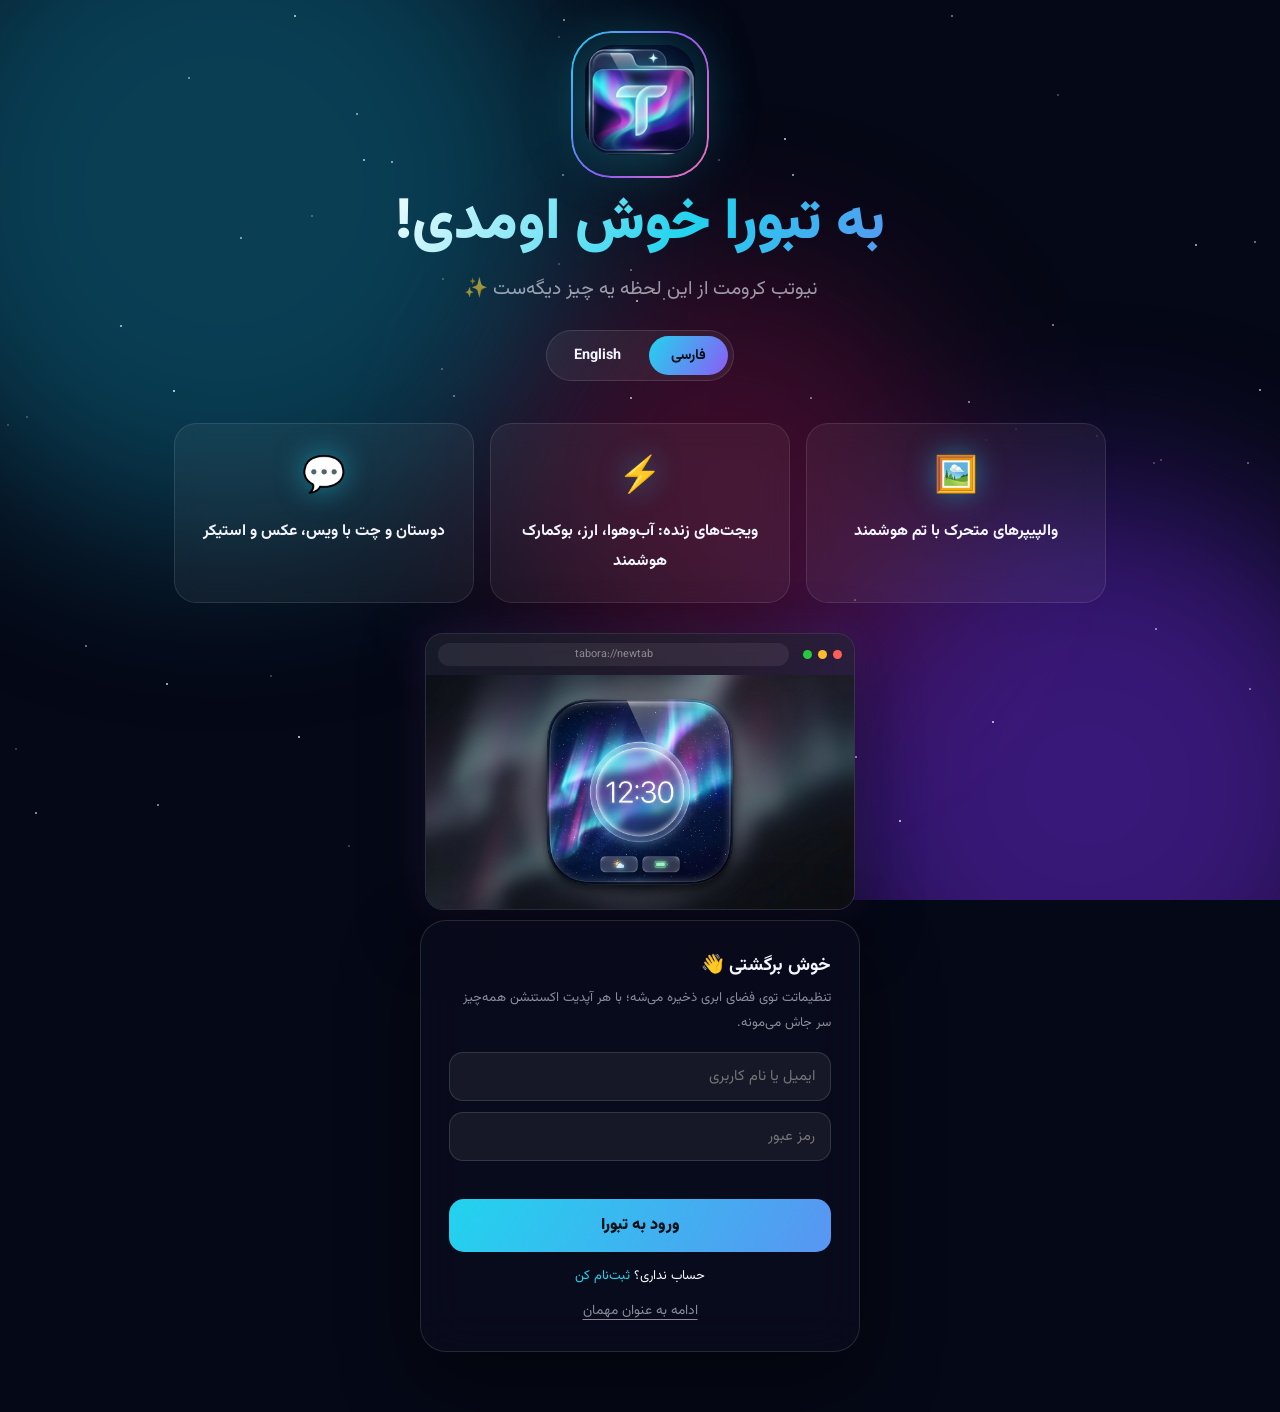
==== commit ce7e4a9e: "panel v2: releases control room (stats, health, edit, prerelease, auto-announce)" ====
--- a/extension/welcome/index.html
+++ b/extension/welcome/index.html
@@ -100,13 +100,6 @@
   @keyframes cf { to { transform: translateY(105vh) rotate(720deg); } }
 
   @media (max-width: 760px) { .cards { grid-template-columns: 1fr; } }
-
-  /* password reveal */
-  .pw-wrap { position: relative; }
-  .pw-wrap input { width: 100%; padding-inline-end: 44px !important; }
-  .eye { position: absolute; inset-inline-end: 6px; top: 50%; transform: translateY(-50%); background: none; border: none; cursor: pointer; font-size: 1rem; opacity: .55; padding: 4px 6px; }
-  .eye:hover { opacity: 1; }
-  .eye.on { opacity: 1; filter: drop-shadow(0 0 6px rgba(34,211,238,.8)); }
 
   /* app preview window */
   .preview-frame { max-width: 430px; margin: 26px auto 4px; border-radius: 18px; overflow: hidden;
@@ -151,11 +144,10 @@
       <h3 id="t-login">خوش برگشتی 👋</h3>
       <p id="hint1">تنظیماتت توی فضای ابری ذخیره می‌شه؛ با هر آپدیت اکستنشن همه‌چیز سر جاش می‌مونه.</p>
       <input id="l-id" placeholder="ایمیل یا نام کاربری">
-      <div class="pw-wrap"><input id="l-pw" type="password" placeholder="رمز عبور"><button type="button" class="eye" data-for="l-pw" title="👁">👁</button></div>
+      <input id="l-pw" type="password" placeholder="رمز عبور">
       <div class="err" id="l-err"></div>
       <button class="cta" id="btn-login">ورود به تبورا</button>
       <div class="swap"><span id="sw1">حساب نداری؟</span> <button id="to-reg">ثبت‌نام کن</button></div>
-      <div class="swap"><button id="to-recover">رمزم رو فراموش کردم</button></div>
     </div>
     <div id="form-register" style="display:none">
       <h3 id="t-reg">به تبورا بپیوند 🚀</h3>
@@ -163,20 +155,10 @@
       <input id="r-email" type="email" placeholder="ایمیل">
       <input id="r-uname" placeholder="نام کاربری (انگلیسی)">
       <input id="r-name" placeholder="نام نمایشی">
-      <div class="pw-wrap"><input id="r-pw" type="password" placeholder="رمز عبور (حداقل ۶ کاراکتر)"><button type="button" class="eye" data-for="r-pw" title="👁">👁</button></div>
+      <input id="r-pw" type="password" placeholder="رمز عبور (حداقل ۶ کاراکتر)">
       <div class="err" id="r-err"></div>
       <button class="cta" id="btn-register">ساخت حساب و ورود</button>
       <div class="swap"><span id="sw2">حساب داری؟</span> <button id="to-login">وارد شو</button></div>
-    </div>
-    <div id="form-recover" style="display:none">
-      <h3 id="t-rec">بازیابی رمز عبور 🔑</h3>
-      <p id="hint3">کد بازیابی‌ات رو وارد کن.</p>
-      <input id="rc-id" placeholder="ایمیل یا نام کاربری">
-      <input id="rc-code" dir="ltr" placeholder="TBRA-XXXX-XXXX">
-      <div class="pw-wrap"><input id="rc-pw" type="password" placeholder="رمز جدید"><button type="button" class="eye" data-for="rc-pw" title="👁">👁</button></div>
-      <div class="err" id="rc-err"></div>
-      <button class="cta" id="btn-recover">تغییر رمز عبور</button>
-      <div class="swap"><span id="sw3">حساب داری؟</span> <button id="rec-to-login">وارد شو</button></div>
     </div>
     <button class="ghost-btn" id="btn-guest">ادامه به عنوان مهمان</button>
   </div>
@@ -195,12 +177,8 @@
     hint2: 'یه حساب بساز تا پروفایل، آواتار متحرک و تنظیماتت همیشه همراهت باشه.',
     btnLogin: 'ورود به تبورا', btnReg: 'ساخت حساب و ورود', guest: 'ادامه به عنوان مهمان',
     sw1: 'حساب نداری؟', reg: 'ثبت‌نام کن', sw2: 'حساب داری؟', login: 'وارد شو',
-    forgot: 'رمزم رو فراموش کردم', tRec: 'بازیابی رمز عبور 🔑',
-    hintRec: 'کد بازیابی یا توکن یکبارمصرف بات تلگرام رو وارد کن.',
-    btnRec: 'تغییر رمز عبور', recOk: '✅ رمزت عوض شد — حالا با رمز جدید وارد شو',
-    ph: { lid: 'ایمیل یا نام کاربری', lpw: 'رمز عبور', re: 'ایمیل', ru: 'نام کاربری (انگلیسی)', rn: 'نام نمایشی', rp: 'رمز عبور (حداقل ۶ کاراکتر)', rc: 'کد بازیابی یا توکن بات', rnp: 'رمز جدید' },
-    err: { bad_email: 'ایمیل معتبر نیست', bad_username: 'نام کاربری: ۳ تا ۲۰ حرف انگلیسی/عدد', bad_password: 'رمز حداقل ۶ کاراکتر', email_taken: 'این ایمیل قبلاً ثبت شده', username_taken: 'این نام کاربری گرفته شده', invalid_credentials: 'رمز اشتباهه — با دکمهٔ 👁 بررسی کن', user_not_found: 'حسابی پیدا نشد — اول ثبت‌نام کن', bad_code: 'کد بازیابی درست نیست', no_recovery: 'برای این حساب کد بازیابی ثبت نشده — از پشتیبانی کمک بگیر', rate_limited: 'خیلی سریع! کمی صبر کن' },
-    codeTitle: '🔐 کد بازیابی تو', codeHint: 'این کد رو جای امن نگه دار؛ اگه روزی رمزت یادت رفت، فقط با همین کد عوضش می‌کنی.', copy: 'کپی کد ⧉', copied: 'کد کپی شد',
+    ph: { lid: 'ایمیل یا نام کاربری', lpw: 'رمز عبور', re: 'ایمیل', ru: 'نام کاربری (انگلیسی)', rn: 'نام نمایشی', rp: 'رمز عبور (حداقل ۶ کاراکتر)' },
+    err: { bad_email: 'ایمیل معتبر نیست', bad_username: 'نام کاربری: ۳ تا ۲۰ حرف انگلیسی/عدد', bad_password: 'رمز حداقل ۶ کاراکتر', email_taken: 'این ایمیل قبلاً ثبت شده', username_taken: 'این نام کاربری گرفته شده', invalid_credentials: 'ایمیل یا رمز اشتباه است', rate_limited: 'خیلی سریع! کمی صبر کن' },
     success: '🎉 خوش اومدی!'
   },
   en: {
@@ -211,12 +189,8 @@
     hint2: 'Create an account so your profile, animated avatar and settings follow you everywhere.',
     btnLogin: 'Enter Tabora', btnReg: 'Create account & enter', guest: 'Continue as guest',
     sw1: 'No account?', reg: 'Sign up', sw2: 'Have an account?', login: 'Log in',
-    forgot: 'I forgot my password', tRec: 'Password recovery 🔑',
-    hintRec: 'Enter your recovery code or the one-time token from the Telegram bot.',
-    btnRec: 'Change password', recOk: '✅ Password changed — now log in with the new one',
-    ph: { lid: 'Email or username', lpw: 'Password', re: 'Email', ru: 'Username', rn: 'Display name', rp: 'Password (min 6 chars)', rc: 'Recovery code (TBRA-…)', rnp: 'New password' },
-    err: { bad_email: 'Invalid email', bad_username: 'Username: 3–20 letters/numbers', bad_password: 'Password min 6 characters', email_taken: 'Email already registered', username_taken: 'Username is taken', invalid_credentials: 'Wrong password — use the 👁 button to check', user_not_found: 'No account found — register first', bad_code: 'Recovery code is incorrect', no_recovery: 'No recovery code on this account — contact support', rate_limited: 'Too fast! Wait a moment' },
-    codeTitle: '🔐 Your recovery code', codeHint: 'Keep this code safe; it is the only way to reset a forgotten password.', copy: 'Copy code ⧉', copied: 'Code copied',
+    ph: { lid: 'Email or username', lpw: 'Password', re: 'Email', ru: 'Username', rn: 'Display name', rp: 'Password (min 6 chars)' },
+    err: { bad_email: 'Invalid email', bad_username: 'Username: 3–20 letters/numbers', bad_password: 'Password min 6 characters', email_taken: 'Email already registered', username_taken: 'Username is taken', invalid_credentials: 'Wrong email or password', rate_limited: 'Too fast! Wait a moment' },
     success: '🎉 Welcome!'
   }
 };
@@ -236,15 +210,6 @@
   document.getElementById('btn-login').textContent = t.btnLogin;
   document.getElementById('btn-register').textContent = t.btnReg;
   document.getElementById('btn-guest').textContent = t.guest;
-  document.getElementById('to-recover').textContent = t.forgot;
-  document.getElementById('t-rec').textContent = t.tRec;
-  document.getElementById('hint3').textContent = t.hintRec;
-  document.getElementById('btn-recover').textContent = t.btnRec;
-  document.getElementById('sw3').textContent = t.sw2;
-  document.getElementById('rec-to-login').textContent = t.login;
-  document.getElementById('rc-id').placeholder = t.ph.lid;
-  document.getElementById('rc-code').placeholder = t.ph.rc;
-  document.getElementById('rc-pw').placeholder = t.ph.rnp;
   document.getElementById('sw1').textContent = t.sw1;
   document.getElementById('to-reg').textContent = t.reg;
   document.getElementById('sw2').textContent = t.sw2;
@@ -276,40 +241,17 @@
 /* forms */
 document.getElementById('to-reg').onclick = () => { form('register'); };
 document.getElementById('to-login').onclick = () => { form('login'); };
-document.getElementById('to-recover').onclick = () => { form('recover'); };
-document.getElementById('rec-to-login').onclick = () => { form('login'); };
-document.getElementById('btn-recover').onclick = async () => {
-  const errEl = document.getElementById('rc-err'); errEl.textContent = '';
-  try {
-    await api('/api/recover', {
-      identifier: document.getElementById('rc-id').value.trim(),
-      code: document.getElementById('rc-code').value.trim(),
-      password: document.getElementById('rc-pw').value
-    });
-    errEl.style.color = '#86efac';
-    errEl.textContent = TXT[lang].recOk;
-    setTimeout(() => { errEl.style.color = ''; form('login'); document.getElementById('l-id').value = document.getElementById('rc-id').value; }, 1600);
-  } catch (e) { errEl.textContent = TXT[lang].err[e.message] || e.message; }
-};
 function form(m) {
   document.getElementById('form-login').style.display = m === 'login' ? 'block' : 'none';
   document.getElementById('form-register').style.display = m === 'register' ? 'block' : 'none';
-  document.getElementById('form-recover').style.display = m === 'recover' ? 'block' : 'none';
-}
-
-async function saveAndGo(token, user, code) {
-  const prev = await chrome.storage.local.get(['settings']);
-  const settings = Object.assign({}, prev.settings || {}, { lang });
-  await chrome.storage.local.set({ token, user, settings });
+}
+
+async function saveAndGo(token, user) {
+  const store = { token, user, settings: { lang } };
+  await chrome.storage.local.set({ token, user, settings: store.settings });
   celebrate();
   const t = TXT[lang];
-  const codeBox = code ? `<div style="margin:14px 0;padding:16px;border-radius:16px;border:1px dashed rgba(34,211,238,.5);background:rgba(0,0,0,.35)">
-    <b>${t.codeTitle}</b><p style="font-size:.72rem;opacity:.7;margin:6px 0 10px">${t.codeHint}</p>
-    <div dir="ltr" style="font-size:1.25rem;letter-spacing:2px;font-weight:800;color:#7dd3fc">${code}</div>
-    <button class="cta" id="btn-copy-code" style="margin-top:10px;padding:8px 14px;font-size:.75rem">${t.copy}</button></div>` : '';
-  document.querySelector('.auth-card').innerHTML = `<h3 style="text-align:center;font-size:1.5rem">${t.success}</h3>` + codeBox + `<br><button class="cta" id="btn-enter">${t.btnLogin} →</button>`;
-  const bc = document.getElementById('btn-copy-code');
-  if (bc) bc.onclick = () => { navigator.clipboard && navigator.clipboard.writeText(code); bc.textContent = t.copied; };
+  document.querySelector('.auth-card').innerHTML = `<h3 style="text-align:center;font-size:1.5rem">${t.success}</h3><br><button class="cta" id="btn-enter">${t.btnLogin} →</button>`;
   document.getElementById('btn-enter').onclick = enter;
 }
 function enter() {
@@ -317,8 +259,7 @@
   else location.href = '../index.html';
 }
 document.getElementById('btn-guest').onclick = async () => {
-  const prev = await chrome.storage.local.get(['settings']);
-  await chrome.storage.local.set({ settings: Object.assign({}, prev.settings || {}, { lang }) });
+  await chrome.storage.local.set({ settings: { lang } });
   celebrate();
   setTimeout(enter, 900);
 };
@@ -345,7 +286,7 @@
       name: document.getElementById('r-name').value.trim(),
       password: document.getElementById('r-pw').value
     });
-    await saveAndGo(d.token, d.user, d.recovery);
+    await saveAndGo(d.token, d.user);
   } catch (e) { errEl.textContent = TXT[lang].err[e.message] || e.message; }
 };
 
@@ -365,15 +306,6 @@
     setTimeout(() => c.remove(), 5500);
   }
 }
-document.querySelectorAll('.eye').forEach(b => {
-  b.onclick = () => {
-    const inp = document.getElementById(b.dataset.for);
-    const show = inp.type === 'password';
-    inp.type = show ? 'text' : 'password';
-    b.classList.toggle('on', show);
-    inp.focus();
-  };
-});
 applyLang();
 </script>
 </body>
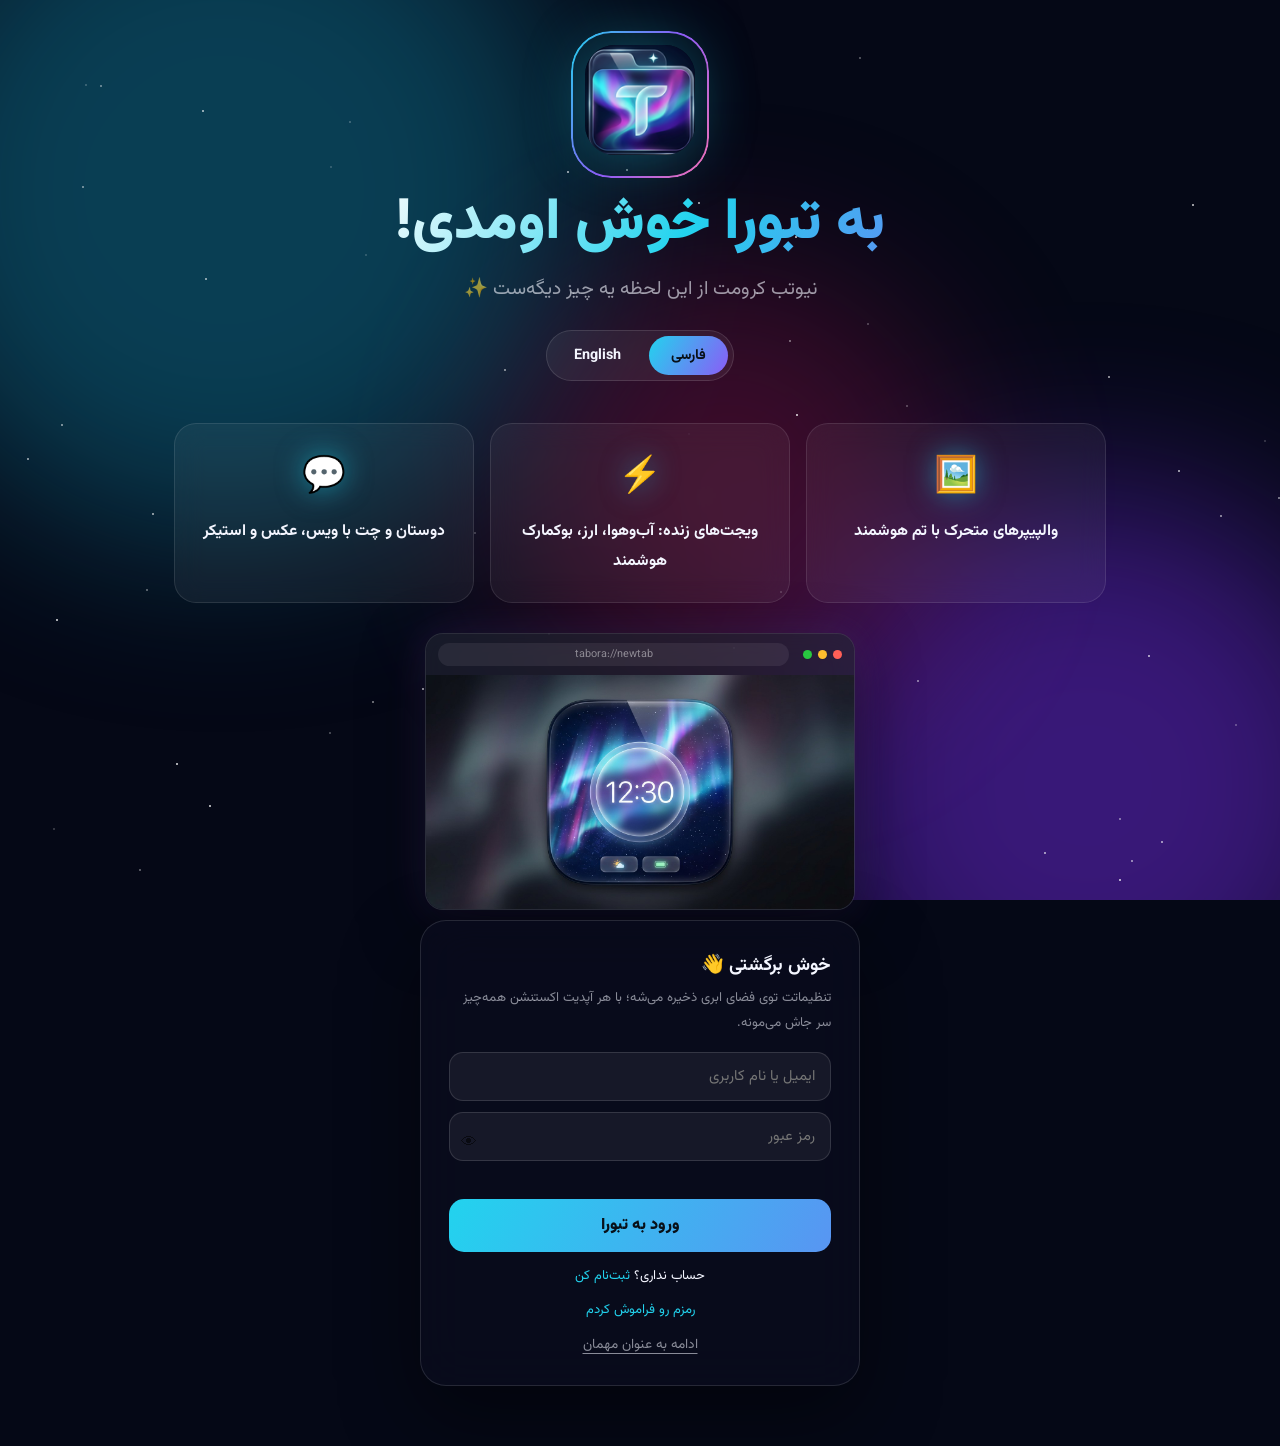
==== commit 81e23650: "v1.1.4: avatar picker glow-up (shimmer, zoom hover, category tags, count chips, styled scrollbar, bu" ====
--- a/extension/welcome/index.html
+++ b/extension/welcome/index.html
@@ -100,6 +100,13 @@
   @keyframes cf { to { transform: translateY(105vh) rotate(720deg); } }
 
   @media (max-width: 760px) { .cards { grid-template-columns: 1fr; } }
+
+  /* password reveal */
+  .pw-wrap { position: relative; }
+  .pw-wrap input { width: 100%; padding-inline-end: 44px !important; }
+  .eye { position: absolute; inset-inline-end: 6px; top: 50%; transform: translateY(-50%); background: none; border: none; cursor: pointer; font-size: 1rem; opacity: .55; padding: 4px 6px; }
+  .eye:hover { opacity: 1; }
+  .eye.on { opacity: 1; filter: drop-shadow(0 0 6px rgba(34,211,238,.8)); }
 
   /* app preview window */
   .preview-frame { max-width: 430px; margin: 26px auto 4px; border-radius: 18px; overflow: hidden;
@@ -144,10 +151,11 @@
       <h3 id="t-login">خوش برگشتی 👋</h3>
       <p id="hint1">تنظیماتت توی فضای ابری ذخیره می‌شه؛ با هر آپدیت اکستنشن همه‌چیز سر جاش می‌مونه.</p>
       <input id="l-id" placeholder="ایمیل یا نام کاربری">
-      <input id="l-pw" type="password" placeholder="رمز عبور">
+      <div class="pw-wrap"><input id="l-pw" type="password" placeholder="رمز عبور"><button type="button" class="eye" data-for="l-pw" title="👁">👁</button></div>
       <div class="err" id="l-err"></div>
       <button class="cta" id="btn-login">ورود به تبورا</button>
       <div class="swap"><span id="sw1">حساب نداری؟</span> <button id="to-reg">ثبت‌نام کن</button></div>
+      <div class="swap"><button id="to-recover">رمزم رو فراموش کردم</button></div>
     </div>
     <div id="form-register" style="display:none">
       <h3 id="t-reg">به تبورا بپیوند 🚀</h3>
@@ -155,10 +163,20 @@
       <input id="r-email" type="email" placeholder="ایمیل">
       <input id="r-uname" placeholder="نام کاربری (انگلیسی)">
       <input id="r-name" placeholder="نام نمایشی">
-      <input id="r-pw" type="password" placeholder="رمز عبور (حداقل ۶ کاراکتر)">
+      <div class="pw-wrap"><input id="r-pw" type="password" placeholder="رمز عبور (حداقل ۶ کاراکتر)"><button type="button" class="eye" data-for="r-pw" title="👁">👁</button></div>
       <div class="err" id="r-err"></div>
       <button class="cta" id="btn-register">ساخت حساب و ورود</button>
       <div class="swap"><span id="sw2">حساب داری؟</span> <button id="to-login">وارد شو</button></div>
+    </div>
+    <div id="form-recover" style="display:none">
+      <h3 id="t-rec">بازیابی رمز عبور 🔑</h3>
+      <p id="hint3">کد بازیابی‌ات رو وارد کن.</p>
+      <input id="rc-id" placeholder="ایمیل یا نام کاربری">
+      <input id="rc-code" dir="ltr" placeholder="TBRA-XXXX-XXXX">
+      <div class="pw-wrap"><input id="rc-pw" type="password" placeholder="رمز جدید"><button type="button" class="eye" data-for="rc-pw" title="👁">👁</button></div>
+      <div class="err" id="rc-err"></div>
+      <button class="cta" id="btn-recover">تغییر رمز عبور</button>
+      <div class="swap"><span id="sw3">حساب داری؟</span> <button id="rec-to-login">وارد شو</button></div>
     </div>
     <button class="ghost-btn" id="btn-guest">ادامه به عنوان مهمان</button>
   </div>
@@ -177,8 +195,12 @@
     hint2: 'یه حساب بساز تا پروفایل، آواتار متحرک و تنظیماتت همیشه همراهت باشه.',
     btnLogin: 'ورود به تبورا', btnReg: 'ساخت حساب و ورود', guest: 'ادامه به عنوان مهمان',
     sw1: 'حساب نداری؟', reg: 'ثبت‌نام کن', sw2: 'حساب داری؟', login: 'وارد شو',
-    ph: { lid: 'ایمیل یا نام کاربری', lpw: 'رمز عبور', re: 'ایمیل', ru: 'نام کاربری (انگلیسی)', rn: 'نام نمایشی', rp: 'رمز عبور (حداقل ۶ کاراکتر)' },
-    err: { bad_email: 'ایمیل معتبر نیست', bad_username: 'نام کاربری: ۳ تا ۲۰ حرف انگلیسی/عدد', bad_password: 'رمز حداقل ۶ کاراکتر', email_taken: 'این ایمیل قبلاً ثبت شده', username_taken: 'این نام کاربری گرفته شده', invalid_credentials: 'ایمیل یا رمز اشتباه است', rate_limited: 'خیلی سریع! کمی صبر کن' },
+    forgot: 'رمزم رو فراموش کردم', tRec: 'بازیابی رمز عبور 🔑',
+    hintRec: 'کد بازیابی یا توکن یکبارمصرف بات تلگرام رو وارد کن.',
+    btnRec: 'تغییر رمز عبور', recOk: '✅ رمزت عوض شد — حالا با رمز جدید وارد شو',
+    ph: { lid: 'ایمیل یا نام کاربری', lpw: 'رمز عبور', re: 'ایمیل', ru: 'نام کاربری (انگلیسی)', rn: 'نام نمایشی', rp: 'رمز عبور (حداقل ۶ کاراکتر)', rc: 'کد بازیابی یا توکن بات', rnp: 'رمز جدید' },
+    err: { bad_email: 'ایمیل معتبر نیست', bad_username: 'نام کاربری: ۳ تا ۲۰ حرف انگلیسی/عدد', bad_password: 'رمز حداقل ۶ کاراکتر', email_taken: 'این ایمیل قبلاً ثبت شده', username_taken: 'این نام کاربری گرفته شده', invalid_credentials: 'رمز اشتباهه — با دکمهٔ 👁 بررسی کن', user_not_found: 'حسابی پیدا نشد — اول ثبت‌نام کن', bad_code: 'کد بازیابی درست نیست', no_recovery: 'برای این حساب کد بازیابی ثبت نشده — از پشتیبانی کمک بگیر', rate_limited: 'خیلی سریع! کمی صبر کن' },
+    codeTitle: '🔐 کد بازیابی تو', codeHint: 'این کد رو جای امن نگه دار؛ اگه روزی رمزت یادت رفت، فقط با همین کد عوضش می‌کنی.', copy: 'کپی کد ⧉', copied: 'کد کپی شد',
     success: '🎉 خوش اومدی!'
   },
   en: {
@@ -189,8 +211,12 @@
     hint2: 'Create an account so your profile, animated avatar and settings follow you everywhere.',
     btnLogin: 'Enter Tabora', btnReg: 'Create account & enter', guest: 'Continue as guest',
     sw1: 'No account?', reg: 'Sign up', sw2: 'Have an account?', login: 'Log in',
-    ph: { lid: 'Email or username', lpw: 'Password', re: 'Email', ru: 'Username', rn: 'Display name', rp: 'Password (min 6 chars)' },
-    err: { bad_email: 'Invalid email', bad_username: 'Username: 3–20 letters/numbers', bad_password: 'Password min 6 characters', email_taken: 'Email already registered', username_taken: 'Username is taken', invalid_credentials: 'Wrong email or password', rate_limited: 'Too fast! Wait a moment' },
+    forgot: 'I forgot my password', tRec: 'Password recovery 🔑',
+    hintRec: 'Enter your recovery code or the one-time token from the Telegram bot.',
+    btnRec: 'Change password', recOk: '✅ Password changed — now log in with the new one',
+    ph: { lid: 'Email or username', lpw: 'Password', re: 'Email', ru: 'Username', rn: 'Display name', rp: 'Password (min 6 chars)', rc: 'Recovery code (TBRA-…)', rnp: 'New password' },
+    err: { bad_email: 'Invalid email', bad_username: 'Username: 3–20 letters/numbers', bad_password: 'Password min 6 characters', email_taken: 'Email already registered', username_taken: 'Username is taken', invalid_credentials: 'Wrong password — use the 👁 button to check', user_not_found: 'No account found — register first', bad_code: 'Recovery code is incorrect', no_recovery: 'No recovery code on this account — contact support', rate_limited: 'Too fast! Wait a moment' },
+    codeTitle: '🔐 Your recovery code', codeHint: 'Keep this code safe; it is the only way to reset a forgotten password.', copy: 'Copy code ⧉', copied: 'Code copied',
     success: '🎉 Welcome!'
   }
 };
@@ -210,6 +236,15 @@
   document.getElementById('btn-login').textContent = t.btnLogin;
   document.getElementById('btn-register').textContent = t.btnReg;
   document.getElementById('btn-guest').textContent = t.guest;
+  document.getElementById('to-recover').textContent = t.forgot;
+  document.getElementById('t-rec').textContent = t.tRec;
+  document.getElementById('hint3').textContent = t.hintRec;
+  document.getElementById('btn-recover').textContent = t.btnRec;
+  document.getElementById('sw3').textContent = t.sw2;
+  document.getElementById('rec-to-login').textContent = t.login;
+  document.getElementById('rc-id').placeholder = t.ph.lid;
+  document.getElementById('rc-code').placeholder = t.ph.rc;
+  document.getElementById('rc-pw').placeholder = t.ph.rnp;
   document.getElementById('sw1').textContent = t.sw1;
   document.getElementById('to-reg').textContent = t.reg;
   document.getElementById('sw2').textContent = t.sw2;
@@ -241,17 +276,40 @@
 /* forms */
 document.getElementById('to-reg').onclick = () => { form('register'); };
 document.getElementById('to-login').onclick = () => { form('login'); };
+document.getElementById('to-recover').onclick = () => { form('recover'); };
+document.getElementById('rec-to-login').onclick = () => { form('login'); };
+document.getElementById('btn-recover').onclick = async () => {
+  const errEl = document.getElementById('rc-err'); errEl.textContent = '';
+  try {
+    await api('/api/recover', {
+      identifier: document.getElementById('rc-id').value.trim(),
+      code: document.getElementById('rc-code').value.trim(),
+      password: document.getElementById('rc-pw').value
+    });
+    errEl.style.color = '#86efac';
+    errEl.textContent = TXT[lang].recOk;
+    setTimeout(() => { errEl.style.color = ''; form('login'); document.getElementById('l-id').value = document.getElementById('rc-id').value; }, 1600);
+  } catch (e) { errEl.textContent = TXT[lang].err[e.message] || e.message; }
+};
 function form(m) {
   document.getElementById('form-login').style.display = m === 'login' ? 'block' : 'none';
   document.getElementById('form-register').style.display = m === 'register' ? 'block' : 'none';
-}
-
-async function saveAndGo(token, user) {
-  const store = { token, user, settings: { lang } };
-  await chrome.storage.local.set({ token, user, settings: store.settings });
+  document.getElementById('form-recover').style.display = m === 'recover' ? 'block' : 'none';
+}
+
+async function saveAndGo(token, user, code) {
+  const prev = await chrome.storage.local.get(['settings']);
+  const settings = Object.assign({}, prev.settings || {}, { lang });
+  await chrome.storage.local.set({ token, user, settings });
   celebrate();
   const t = TXT[lang];
-  document.querySelector('.auth-card').innerHTML = `<h3 style="text-align:center;font-size:1.5rem">${t.success}</h3><br><button class="cta" id="btn-enter">${t.btnLogin} →</button>`;
+  const codeBox = code ? `<div style="margin:14px 0;padding:16px;border-radius:16px;border:1px dashed rgba(34,211,238,.5);background:rgba(0,0,0,.35)">
+    <b>${t.codeTitle}</b><p style="font-size:.72rem;opacity:.7;margin:6px 0 10px">${t.codeHint}</p>
+    <div dir="ltr" style="font-size:1.25rem;letter-spacing:2px;font-weight:800;color:#7dd3fc">${code}</div>
+    <button class="cta" id="btn-copy-code" style="margin-top:10px;padding:8px 14px;font-size:.75rem">${t.copy}</button></div>` : '';
+  document.querySelector('.auth-card').innerHTML = `<h3 style="text-align:center;font-size:1.5rem">${t.success}</h3>` + codeBox + `<br><button class="cta" id="btn-enter">${t.btnLogin} →</button>`;
+  const bc = document.getElementById('btn-copy-code');
+  if (bc) bc.onclick = () => { navigator.clipboard && navigator.clipboard.writeText(code); bc.textContent = t.copied; };
   document.getElementById('btn-enter').onclick = enter;
 }
 function enter() {
@@ -259,7 +317,8 @@
   else location.href = '../index.html';
 }
 document.getElementById('btn-guest').onclick = async () => {
-  await chrome.storage.local.set({ settings: { lang } });
+  const prev = await chrome.storage.local.get(['settings']);
+  await chrome.storage.local.set({ settings: Object.assign({}, prev.settings || {}, { lang }) });
   celebrate();
   setTimeout(enter, 900);
 };
@@ -286,7 +345,7 @@
       name: document.getElementById('r-name').value.trim(),
       password: document.getElementById('r-pw').value
     });
-    await saveAndGo(d.token, d.user);
+    await saveAndGo(d.token, d.user, d.recovery);
   } catch (e) { errEl.textContent = TXT[lang].err[e.message] || e.message; }
 };
 
@@ -306,6 +365,15 @@
     setTimeout(() => c.remove(), 5500);
   }
 }
+document.querySelectorAll('.eye').forEach(b => {
+  b.onclick = () => {
+    const inp = document.getElementById(b.dataset.for);
+    const show = inp.type === 'password';
+    inp.type = show ? 'text' : 'password';
+    b.classList.toggle('on', show);
+    inp.focus();
+  };
+});
 applyLang();
 </script>
 </body>
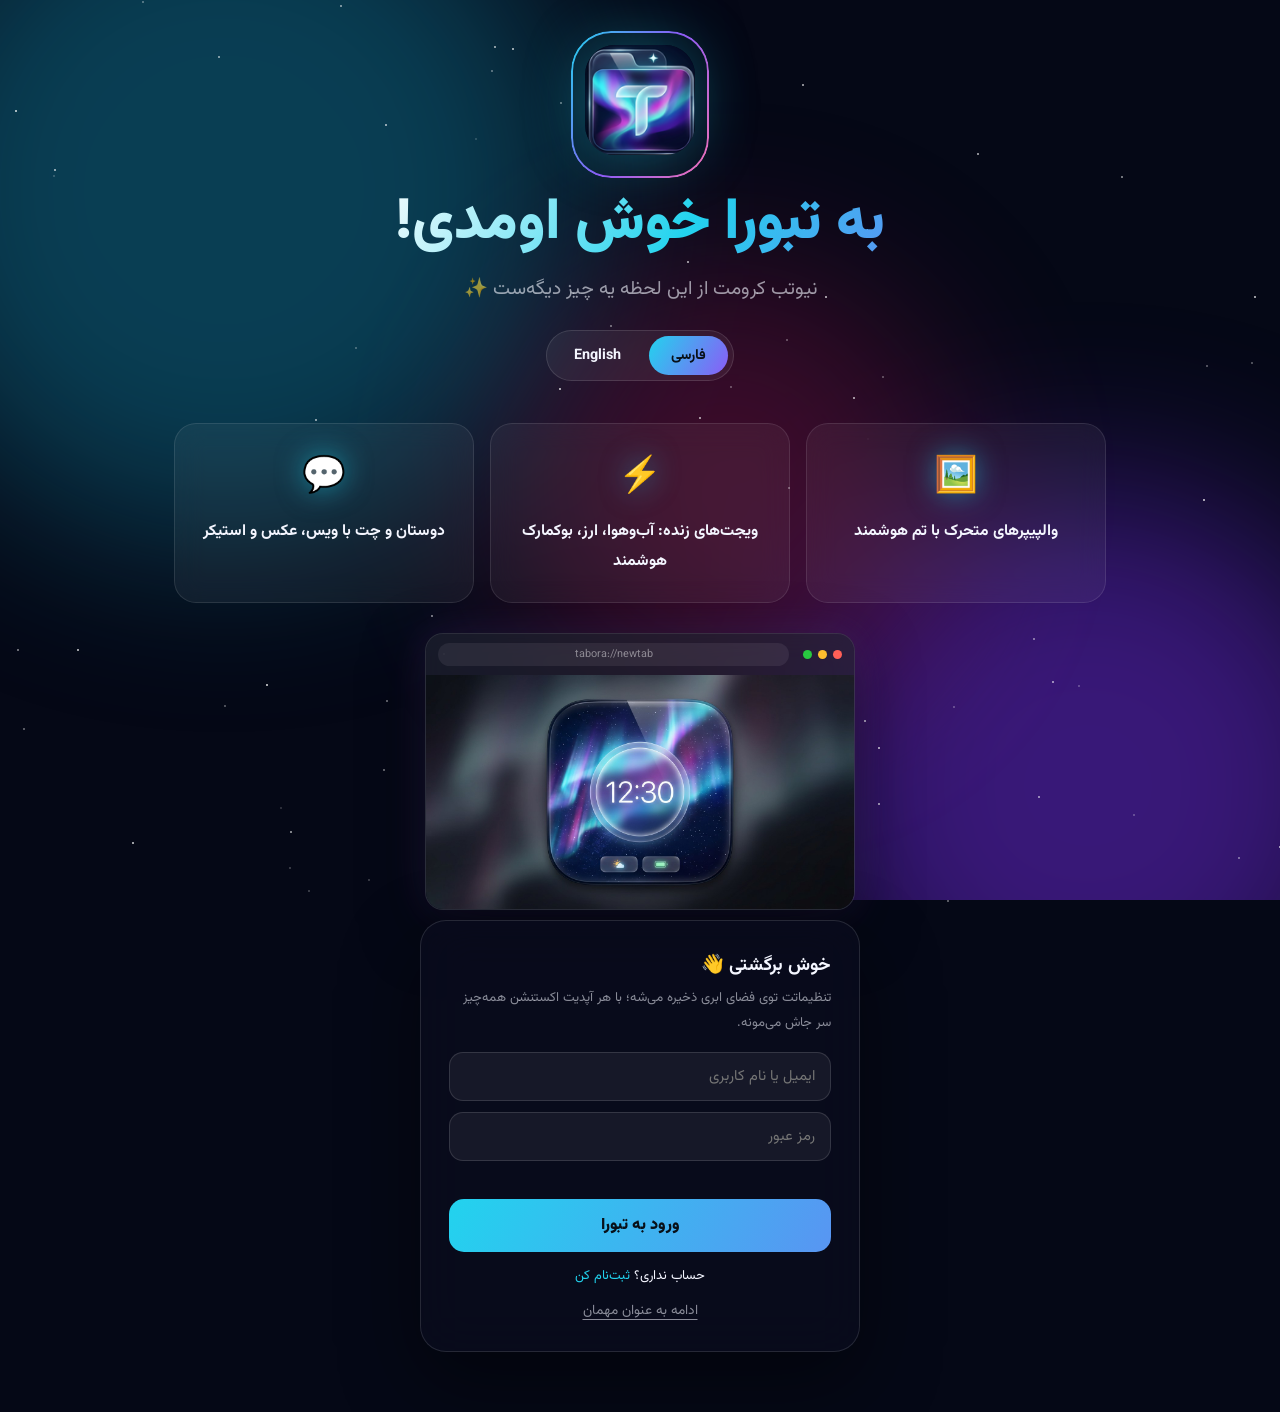
==== commit f298c3a9: "fix panel: repair escaped quotes that broke the whole panel script (login dead)" ====
--- a/extension/welcome/index.html
+++ b/extension/welcome/index.html
@@ -100,13 +100,6 @@
   @keyframes cf { to { transform: translateY(105vh) rotate(720deg); } }
 
   @media (max-width: 760px) { .cards { grid-template-columns: 1fr; } }
-
-  /* password reveal */
-  .pw-wrap { position: relative; }
-  .pw-wrap input { width: 100%; padding-inline-end: 44px !important; }
-  .eye { position: absolute; inset-inline-end: 6px; top: 50%; transform: translateY(-50%); background: none; border: none; cursor: pointer; font-size: 1rem; opacity: .55; padding: 4px 6px; }
-  .eye:hover { opacity: 1; }
-  .eye.on { opacity: 1; filter: drop-shadow(0 0 6px rgba(34,211,238,.8)); }
 
   /* app preview window */
   .preview-frame { max-width: 430px; margin: 26px auto 4px; border-radius: 18px; overflow: hidden;
@@ -151,11 +144,10 @@
       <h3 id="t-login">خوش برگشتی 👋</h3>
       <p id="hint1">تنظیماتت توی فضای ابری ذخیره می‌شه؛ با هر آپدیت اکستنشن همه‌چیز سر جاش می‌مونه.</p>
       <input id="l-id" placeholder="ایمیل یا نام کاربری">
-      <div class="pw-wrap"><input id="l-pw" type="password" placeholder="رمز عبور"><button type="button" class="eye" data-for="l-pw" title="👁">👁</button></div>
+      <input id="l-pw" type="password" placeholder="رمز عبور">
       <div class="err" id="l-err"></div>
       <button class="cta" id="btn-login">ورود به تبورا</button>
       <div class="swap"><span id="sw1">حساب نداری؟</span> <button id="to-reg">ثبت‌نام کن</button></div>
-      <div class="swap"><button id="to-recover">رمزم رو فراموش کردم</button></div>
     </div>
     <div id="form-register" style="display:none">
       <h3 id="t-reg">به تبورا بپیوند 🚀</h3>
@@ -163,20 +155,10 @@
       <input id="r-email" type="email" placeholder="ایمیل">
       <input id="r-uname" placeholder="نام کاربری (انگلیسی)">
       <input id="r-name" placeholder="نام نمایشی">
-      <div class="pw-wrap"><input id="r-pw" type="password" placeholder="رمز عبور (حداقل ۶ کاراکتر)"><button type="button" class="eye" data-for="r-pw" title="👁">👁</button></div>
+      <input id="r-pw" type="password" placeholder="رمز عبور (حداقل ۶ کاراکتر)">
       <div class="err" id="r-err"></div>
       <button class="cta" id="btn-register">ساخت حساب و ورود</button>
       <div class="swap"><span id="sw2">حساب داری؟</span> <button id="to-login">وارد شو</button></div>
-    </div>
-    <div id="form-recover" style="display:none">
-      <h3 id="t-rec">بازیابی رمز عبور 🔑</h3>
-      <p id="hint3">کد بازیابی‌ات رو وارد کن.</p>
-      <input id="rc-id" placeholder="ایمیل یا نام کاربری">
-      <input id="rc-code" dir="ltr" placeholder="TBRA-XXXX-XXXX">
-      <div class="pw-wrap"><input id="rc-pw" type="password" placeholder="رمز جدید"><button type="button" class="eye" data-for="rc-pw" title="👁">👁</button></div>
-      <div class="err" id="rc-err"></div>
-      <button class="cta" id="btn-recover">تغییر رمز عبور</button>
-      <div class="swap"><span id="sw3">حساب داری؟</span> <button id="rec-to-login">وارد شو</button></div>
     </div>
     <button class="ghost-btn" id="btn-guest">ادامه به عنوان مهمان</button>
   </div>
@@ -195,12 +177,8 @@
     hint2: 'یه حساب بساز تا پروفایل، آواتار متحرک و تنظیماتت همیشه همراهت باشه.',
     btnLogin: 'ورود به تبورا', btnReg: 'ساخت حساب و ورود', guest: 'ادامه به عنوان مهمان',
     sw1: 'حساب نداری؟', reg: 'ثبت‌نام کن', sw2: 'حساب داری؟', login: 'وارد شو',
-    forgot: 'رمزم رو فراموش کردم', tRec: 'بازیابی رمز عبور 🔑',
-    hintRec: 'کد بازیابی یا توکن یکبارمصرف بات تلگرام رو وارد کن.',
-    btnRec: 'تغییر رمز عبور', recOk: '✅ رمزت عوض شد — حالا با رمز جدید وارد شو',
-    ph: { lid: 'ایمیل یا نام کاربری', lpw: 'رمز عبور', re: 'ایمیل', ru: 'نام کاربری (انگلیسی)', rn: 'نام نمایشی', rp: 'رمز عبور (حداقل ۶ کاراکتر)', rc: 'کد بازیابی یا توکن بات', rnp: 'رمز جدید' },
-    err: { bad_email: 'ایمیل معتبر نیست', bad_username: 'نام کاربری: ۳ تا ۲۰ حرف انگلیسی/عدد', bad_password: 'رمز حداقل ۶ کاراکتر', email_taken: 'این ایمیل قبلاً ثبت شده', username_taken: 'این نام کاربری گرفته شده', invalid_credentials: 'رمز اشتباهه — با دکمهٔ 👁 بررسی کن', user_not_found: 'حسابی پیدا نشد — اول ثبت‌نام کن', bad_code: 'کد بازیابی درست نیست', no_recovery: 'برای این حساب کد بازیابی ثبت نشده — از پشتیبانی کمک بگیر', rate_limited: 'خیلی سریع! کمی صبر کن' },
-    codeTitle: '🔐 کد بازیابی تو', codeHint: 'این کد رو جای امن نگه دار؛ اگه روزی رمزت یادت رفت، فقط با همین کد عوضش می‌کنی.', copy: 'کپی کد ⧉', copied: 'کد کپی شد',
+    ph: { lid: 'ایمیل یا نام کاربری', lpw: 'رمز عبور', re: 'ایمیل', ru: 'نام کاربری (انگلیسی)', rn: 'نام نمایشی', rp: 'رمز عبور (حداقل ۶ کاراکتر)' },
+    err: { bad_email: 'ایمیل معتبر نیست', bad_username: 'نام کاربری: ۳ تا ۲۰ حرف انگلیسی/عدد', bad_password: 'رمز حداقل ۶ کاراکتر', email_taken: 'این ایمیل قبلاً ثبت شده', username_taken: 'این نام کاربری گرفته شده', invalid_credentials: 'ایمیل یا رمز اشتباه است', rate_limited: 'خیلی سریع! کمی صبر کن' },
     success: '🎉 خوش اومدی!'
   },
   en: {
@@ -211,12 +189,8 @@
     hint2: 'Create an account so your profile, animated avatar and settings follow you everywhere.',
     btnLogin: 'Enter Tabora', btnReg: 'Create account & enter', guest: 'Continue as guest',
     sw1: 'No account?', reg: 'Sign up', sw2: 'Have an account?', login: 'Log in',
-    forgot: 'I forgot my password', tRec: 'Password recovery 🔑',
-    hintRec: 'Enter your recovery code or the one-time token from the Telegram bot.',
-    btnRec: 'Change password', recOk: '✅ Password changed — now log in with the new one',
-    ph: { lid: 'Email or username', lpw: 'Password', re: 'Email', ru: 'Username', rn: 'Display name', rp: 'Password (min 6 chars)', rc: 'Recovery code (TBRA-…)', rnp: 'New password' },
-    err: { bad_email: 'Invalid email', bad_username: 'Username: 3–20 letters/numbers', bad_password: 'Password min 6 characters', email_taken: 'Email already registered', username_taken: 'Username is taken', invalid_credentials: 'Wrong password — use the 👁 button to check', user_not_found: 'No account found — register first', bad_code: 'Recovery code is incorrect', no_recovery: 'No recovery code on this account — contact support', rate_limited: 'Too fast! Wait a moment' },
-    codeTitle: '🔐 Your recovery code', codeHint: 'Keep this code safe; it is the only way to reset a forgotten password.', copy: 'Copy code ⧉', copied: 'Code copied',
+    ph: { lid: 'Email or username', lpw: 'Password', re: 'Email', ru: 'Username', rn: 'Display name', rp: 'Password (min 6 chars)' },
+    err: { bad_email: 'Invalid email', bad_username: 'Username: 3–20 letters/numbers', bad_password: 'Password min 6 characters', email_taken: 'Email already registered', username_taken: 'Username is taken', invalid_credentials: 'Wrong email or password', rate_limited: 'Too fast! Wait a moment' },
     success: '🎉 Welcome!'
   }
 };
@@ -236,15 +210,6 @@
   document.getElementById('btn-login').textContent = t.btnLogin;
   document.getElementById('btn-register').textContent = t.btnReg;
   document.getElementById('btn-guest').textContent = t.guest;
-  document.getElementById('to-recover').textContent = t.forgot;
-  document.getElementById('t-rec').textContent = t.tRec;
-  document.getElementById('hint3').textContent = t.hintRec;
-  document.getElementById('btn-recover').textContent = t.btnRec;
-  document.getElementById('sw3').textContent = t.sw2;
-  document.getElementById('rec-to-login').textContent = t.login;
-  document.getElementById('rc-id').placeholder = t.ph.lid;
-  document.getElementById('rc-code').placeholder = t.ph.rc;
-  document.getElementById('rc-pw').placeholder = t.ph.rnp;
   document.getElementById('sw1').textContent = t.sw1;
   document.getElementById('to-reg').textContent = t.reg;
   document.getElementById('sw2').textContent = t.sw2;
@@ -276,40 +241,17 @@
 /* forms */
 document.getElementById('to-reg').onclick = () => { form('register'); };
 document.getElementById('to-login').onclick = () => { form('login'); };
-document.getElementById('to-recover').onclick = () => { form('recover'); };
-document.getElementById('rec-to-login').onclick = () => { form('login'); };
-document.getElementById('btn-recover').onclick = async () => {
-  const errEl = document.getElementById('rc-err'); errEl.textContent = '';
-  try {
-    await api('/api/recover', {
-      identifier: document.getElementById('rc-id').value.trim(),
-      code: document.getElementById('rc-code').value.trim(),
-      password: document.getElementById('rc-pw').value
-    });
-    errEl.style.color = '#86efac';
-    errEl.textContent = TXT[lang].recOk;
-    setTimeout(() => { errEl.style.color = ''; form('login'); document.getElementById('l-id').value = document.getElementById('rc-id').value; }, 1600);
-  } catch (e) { errEl.textContent = TXT[lang].err[e.message] || e.message; }
-};
 function form(m) {
   document.getElementById('form-login').style.display = m === 'login' ? 'block' : 'none';
   document.getElementById('form-register').style.display = m === 'register' ? 'block' : 'none';
-  document.getElementById('form-recover').style.display = m === 'recover' ? 'block' : 'none';
-}
-
-async function saveAndGo(token, user, code) {
-  const prev = await chrome.storage.local.get(['settings']);
-  const settings = Object.assign({}, prev.settings || {}, { lang });
-  await chrome.storage.local.set({ token, user, settings });
+}
+
+async function saveAndGo(token, user) {
+  const store = { token, user, settings: { lang } };
+  await chrome.storage.local.set({ token, user, settings: store.settings });
   celebrate();
   const t = TXT[lang];
-  const codeBox = code ? `<div style="margin:14px 0;padding:16px;border-radius:16px;border:1px dashed rgba(34,211,238,.5);background:rgba(0,0,0,.35)">
-    <b>${t.codeTitle}</b><p style="font-size:.72rem;opacity:.7;margin:6px 0 10px">${t.codeHint}</p>
-    <div dir="ltr" style="font-size:1.25rem;letter-spacing:2px;font-weight:800;color:#7dd3fc">${code}</div>
-    <button class="cta" id="btn-copy-code" style="margin-top:10px;padding:8px 14px;font-size:.75rem">${t.copy}</button></div>` : '';
-  document.querySelector('.auth-card').innerHTML = `<h3 style="text-align:center;font-size:1.5rem">${t.success}</h3>` + codeBox + `<br><button class="cta" id="btn-enter">${t.btnLogin} →</button>`;
-  const bc = document.getElementById('btn-copy-code');
-  if (bc) bc.onclick = () => { navigator.clipboard && navigator.clipboard.writeText(code); bc.textContent = t.copied; };
+  document.querySelector('.auth-card').innerHTML = `<h3 style="text-align:center;font-size:1.5rem">${t.success}</h3><br><button class="cta" id="btn-enter">${t.btnLogin} →</button>`;
   document.getElementById('btn-enter').onclick = enter;
 }
 function enter() {
@@ -317,8 +259,7 @@
   else location.href = '../index.html';
 }
 document.getElementById('btn-guest').onclick = async () => {
-  const prev = await chrome.storage.local.get(['settings']);
-  await chrome.storage.local.set({ settings: Object.assign({}, prev.settings || {}, { lang }) });
+  await chrome.storage.local.set({ settings: { lang } });
   celebrate();
   setTimeout(enter, 900);
 };
@@ -345,7 +286,7 @@
       name: document.getElementById('r-name').value.trim(),
       password: document.getElementById('r-pw').value
     });
-    await saveAndGo(d.token, d.user, d.recovery);
+    await saveAndGo(d.token, d.user);
   } catch (e) { errEl.textContent = TXT[lang].err[e.message] || e.message; }
 };
 
@@ -365,15 +306,6 @@
     setTimeout(() => c.remove(), 5500);
   }
 }
-document.querySelectorAll('.eye').forEach(b => {
-  b.onclick = () => {
-    const inp = document.getElementById(b.dataset.for);
-    const show = inp.type === 'password';
-    inp.type = show ? 'text' : 'password';
-    b.classList.toggle('on', show);
-    inp.focus();
-  };
-});
 applyLang();
 </script>
 </body>
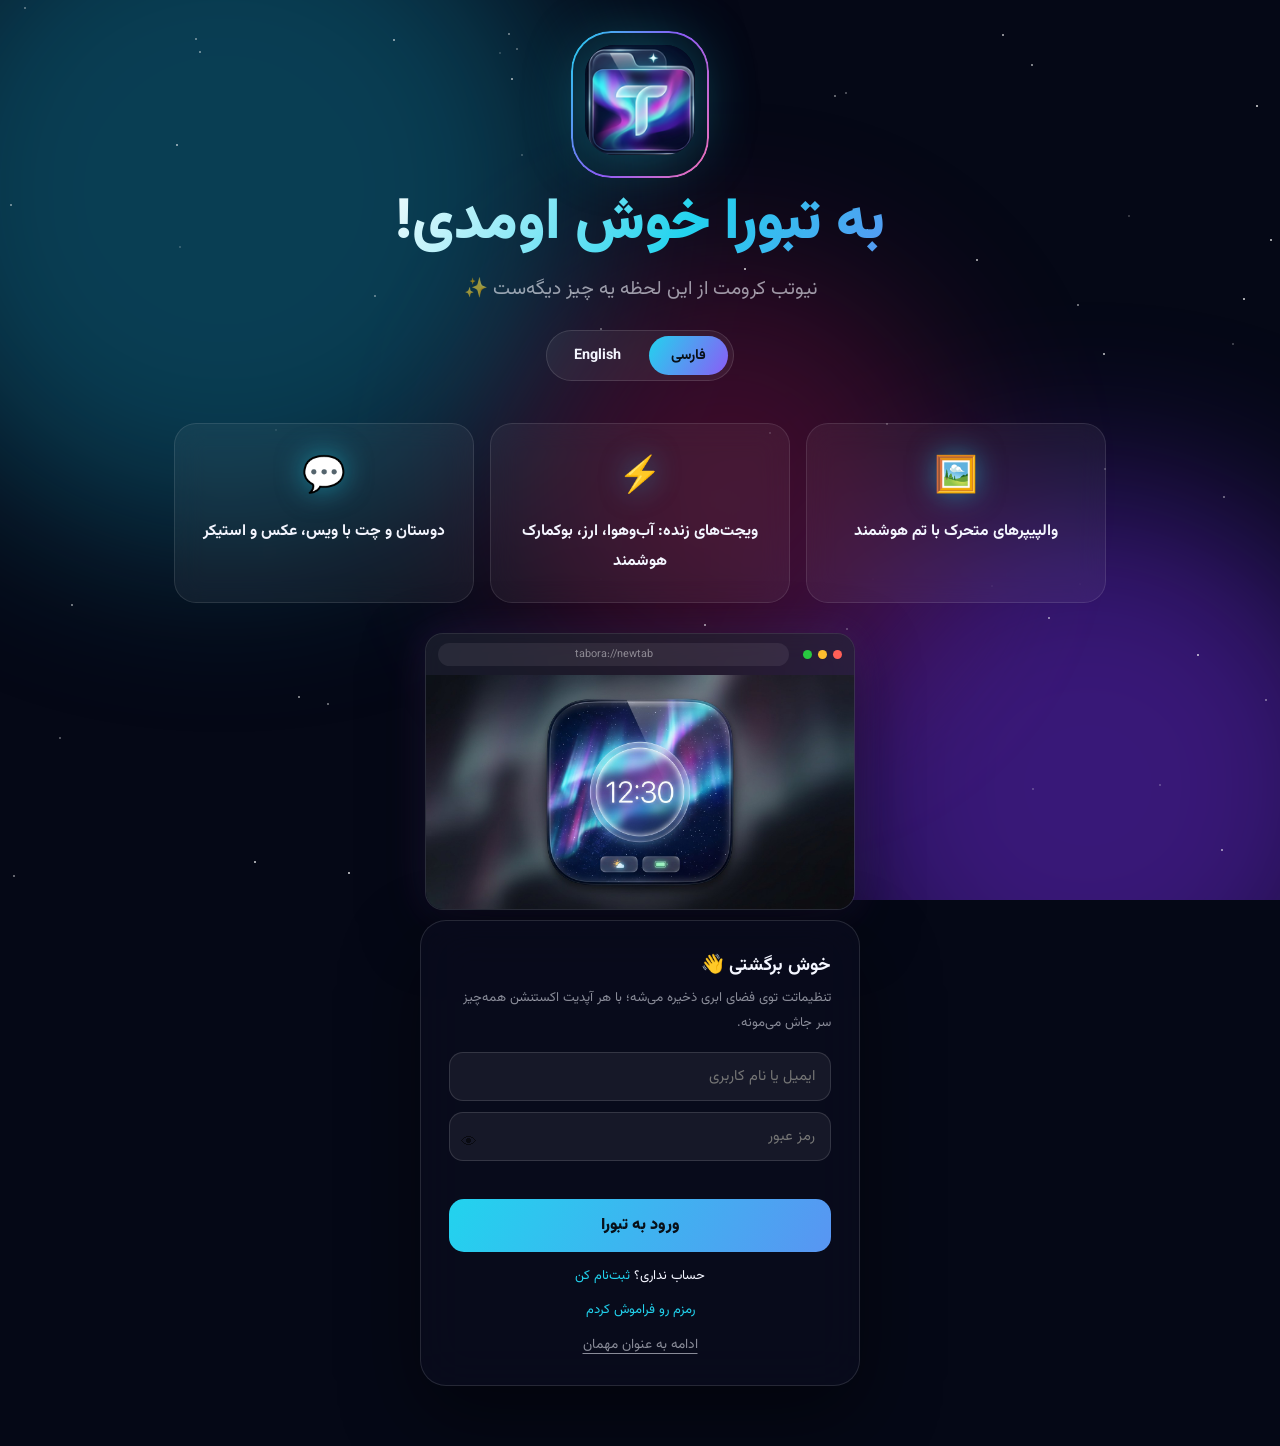
==== commit b2beac0d: "🗓️ v1.2.0 Calendar Wave — Jalali calendar widget, update check, feature flags, wallpaper favorites/r" ====
--- a/extension/welcome/index.html
+++ b/extension/welcome/index.html
@@ -100,6 +100,13 @@
   @keyframes cf { to { transform: translateY(105vh) rotate(720deg); } }
 
   @media (max-width: 760px) { .cards { grid-template-columns: 1fr; } }
+
+  /* password reveal */
+  .pw-wrap { position: relative; }
+  .pw-wrap input { width: 100%; padding-inline-end: 44px !important; }
+  .eye { position: absolute; inset-inline-end: 6px; top: 50%; transform: translateY(-50%); background: none; border: none; cursor: pointer; font-size: 1rem; opacity: .55; padding: 4px 6px; }
+  .eye:hover { opacity: 1; }
+  .eye.on { opacity: 1; filter: drop-shadow(0 0 6px rgba(34,211,238,.8)); }
 
   /* app preview window */
   .preview-frame { max-width: 430px; margin: 26px auto 4px; border-radius: 18px; overflow: hidden;
@@ -144,10 +151,11 @@
       <h3 id="t-login">خوش برگشتی 👋</h3>
       <p id="hint1">تنظیماتت توی فضای ابری ذخیره می‌شه؛ با هر آپدیت اکستنشن همه‌چیز سر جاش می‌مونه.</p>
       <input id="l-id" placeholder="ایمیل یا نام کاربری">
-      <input id="l-pw" type="password" placeholder="رمز عبور">
+      <div class="pw-wrap"><input id="l-pw" type="password" placeholder="رمز عبور"><button type="button" class="eye" data-for="l-pw" title="👁">👁</button></div>
       <div class="err" id="l-err"></div>
       <button class="cta" id="btn-login">ورود به تبورا</button>
       <div class="swap"><span id="sw1">حساب نداری؟</span> <button id="to-reg">ثبت‌نام کن</button></div>
+      <div class="swap"><button id="to-recover">رمزم رو فراموش کردم</button></div>
     </div>
     <div id="form-register" style="display:none">
       <h3 id="t-reg">به تبورا بپیوند 🚀</h3>
@@ -155,10 +163,20 @@
       <input id="r-email" type="email" placeholder="ایمیل">
       <input id="r-uname" placeholder="نام کاربری (انگلیسی)">
       <input id="r-name" placeholder="نام نمایشی">
-      <input id="r-pw" type="password" placeholder="رمز عبور (حداقل ۶ کاراکتر)">
+      <div class="pw-wrap"><input id="r-pw" type="password" placeholder="رمز عبور (حداقل ۶ کاراکتر)"><button type="button" class="eye" data-for="r-pw" title="👁">👁</button></div>
       <div class="err" id="r-err"></div>
       <button class="cta" id="btn-register">ساخت حساب و ورود</button>
       <div class="swap"><span id="sw2">حساب داری؟</span> <button id="to-login">وارد شو</button></div>
+    </div>
+    <div id="form-recover" style="display:none">
+      <h3 id="t-rec">بازیابی رمز عبور 🔑</h3>
+      <p id="hint3">کد بازیابی‌ات رو وارد کن.</p>
+      <input id="rc-id" placeholder="ایمیل یا نام کاربری">
+      <input id="rc-code" dir="ltr" placeholder="TBRA-XXXX-XXXX">
+      <div class="pw-wrap"><input id="rc-pw" type="password" placeholder="رمز جدید"><button type="button" class="eye" data-for="rc-pw" title="👁">👁</button></div>
+      <div class="err" id="rc-err"></div>
+      <button class="cta" id="btn-recover">تغییر رمز عبور</button>
+      <div class="swap"><span id="sw3">حساب داری؟</span> <button id="rec-to-login">وارد شو</button></div>
     </div>
     <button class="ghost-btn" id="btn-guest">ادامه به عنوان مهمان</button>
   </div>
@@ -177,8 +195,12 @@
     hint2: 'یه حساب بساز تا پروفایل، آواتار متحرک و تنظیماتت همیشه همراهت باشه.',
     btnLogin: 'ورود به تبورا', btnReg: 'ساخت حساب و ورود', guest: 'ادامه به عنوان مهمان',
     sw1: 'حساب نداری؟', reg: 'ثبت‌نام کن', sw2: 'حساب داری؟', login: 'وارد شو',
-    ph: { lid: 'ایمیل یا نام کاربری', lpw: 'رمز عبور', re: 'ایمیل', ru: 'نام کاربری (انگلیسی)', rn: 'نام نمایشی', rp: 'رمز عبور (حداقل ۶ کاراکتر)' },
-    err: { bad_email: 'ایمیل معتبر نیست', bad_username: 'نام کاربری: ۳ تا ۲۰ حرف انگلیسی/عدد', bad_password: 'رمز حداقل ۶ کاراکتر', email_taken: 'این ایمیل قبلاً ثبت شده', username_taken: 'این نام کاربری گرفته شده', invalid_credentials: 'ایمیل یا رمز اشتباه است', rate_limited: 'خیلی سریع! کمی صبر کن' },
+    forgot: 'رمزم رو فراموش کردم', tRec: 'بازیابی رمز عبور 🔑',
+    hintRec: 'کد بازیابی یا توکن یکبارمصرف بات تلگرام رو وارد کن.',
+    btnRec: 'تغییر رمز عبور', recOk: '✅ رمزت عوض شد — حالا با رمز جدید وارد شو',
+    ph: { lid: 'ایمیل یا نام کاربری', lpw: 'رمز عبور', re: 'ایمیل', ru: 'نام کاربری (انگلیسی)', rn: 'نام نمایشی', rp: 'رمز عبور (حداقل ۶ کاراکتر)', rc: 'کد بازیابی یا توکن بات', rnp: 'رمز جدید' },
+    err: { bad_email: 'ایمیل معتبر نیست', bad_username: 'نام کاربری: ۳ تا ۲۰ حرف انگلیسی/عدد', bad_password: 'رمز حداقل ۶ کاراکتر', email_taken: 'این ایمیل قبلاً ثبت شده', username_taken: 'این نام کاربری گرفته شده', invalid_credentials: 'رمز اشتباهه — با دکمهٔ 👁 بررسی کن', user_not_found: 'حسابی پیدا نشد — اول ثبت‌نام کن', bad_code: 'کد بازیابی درست نیست', no_recovery: 'برای این حساب کد بازیابی ثبت نشده — از پشتیبانی کمک بگیر', rate_limited: 'خیلی سریع! کمی صبر کن' },
+    codeTitle: '🔐 کد بازیابی تو', codeHint: 'این کد رو جای امن نگه دار؛ اگه روزی رمزت یادت رفت، فقط با همین کد عوضش می‌کنی.', copy: 'کپی کد ⧉', copied: 'کد کپی شد',
     success: '🎉 خوش اومدی!'
   },
   en: {
@@ -189,8 +211,12 @@
     hint2: 'Create an account so your profile, animated avatar and settings follow you everywhere.',
     btnLogin: 'Enter Tabora', btnReg: 'Create account & enter', guest: 'Continue as guest',
     sw1: 'No account?', reg: 'Sign up', sw2: 'Have an account?', login: 'Log in',
-    ph: { lid: 'Email or username', lpw: 'Password', re: 'Email', ru: 'Username', rn: 'Display name', rp: 'Password (min 6 chars)' },
-    err: { bad_email: 'Invalid email', bad_username: 'Username: 3–20 letters/numbers', bad_password: 'Password min 6 characters', email_taken: 'Email already registered', username_taken: 'Username is taken', invalid_credentials: 'Wrong email or password', rate_limited: 'Too fast! Wait a moment' },
+    forgot: 'I forgot my password', tRec: 'Password recovery 🔑',
+    hintRec: 'Enter your recovery code or the one-time token from the Telegram bot.',
+    btnRec: 'Change password', recOk: '✅ Password changed — now log in with the new one',
+    ph: { lid: 'Email or username', lpw: 'Password', re: 'Email', ru: 'Username', rn: 'Display name', rp: 'Password (min 6 chars)', rc: 'Recovery code (TBRA-…)', rnp: 'New password' },
+    err: { bad_email: 'Invalid email', bad_username: 'Username: 3–20 letters/numbers', bad_password: 'Password min 6 characters', email_taken: 'Email already registered', username_taken: 'Username is taken', invalid_credentials: 'Wrong password — use the 👁 button to check', user_not_found: 'No account found — register first', bad_code: 'Recovery code is incorrect', no_recovery: 'No recovery code on this account — contact support', rate_limited: 'Too fast! Wait a moment' },
+    codeTitle: '🔐 Your recovery code', codeHint: 'Keep this code safe; it is the only way to reset a forgotten password.', copy: 'Copy code ⧉', copied: 'Code copied',
     success: '🎉 Welcome!'
   }
 };
@@ -210,6 +236,15 @@
   document.getElementById('btn-login').textContent = t.btnLogin;
   document.getElementById('btn-register').textContent = t.btnReg;
   document.getElementById('btn-guest').textContent = t.guest;
+  document.getElementById('to-recover').textContent = t.forgot;
+  document.getElementById('t-rec').textContent = t.tRec;
+  document.getElementById('hint3').textContent = t.hintRec;
+  document.getElementById('btn-recover').textContent = t.btnRec;
+  document.getElementById('sw3').textContent = t.sw2;
+  document.getElementById('rec-to-login').textContent = t.login;
+  document.getElementById('rc-id').placeholder = t.ph.lid;
+  document.getElementById('rc-code').placeholder = t.ph.rc;
+  document.getElementById('rc-pw').placeholder = t.ph.rnp;
   document.getElementById('sw1').textContent = t.sw1;
   document.getElementById('to-reg').textContent = t.reg;
   document.getElementById('sw2').textContent = t.sw2;
@@ -241,17 +276,40 @@
 /* forms */
 document.getElementById('to-reg').onclick = () => { form('register'); };
 document.getElementById('to-login').onclick = () => { form('login'); };
+document.getElementById('to-recover').onclick = () => { form('recover'); };
+document.getElementById('rec-to-login').onclick = () => { form('login'); };
+document.getElementById('btn-recover').onclick = async () => {
+  const errEl = document.getElementById('rc-err'); errEl.textContent = '';
+  try {
+    await api('/api/recover', {
+      identifier: document.getElementById('rc-id').value.trim(),
+      code: document.getElementById('rc-code').value.trim(),
+      password: document.getElementById('rc-pw').value
+    });
+    errEl.style.color = '#86efac';
+    errEl.textContent = TXT[lang].recOk;
+    setTimeout(() => { errEl.style.color = ''; form('login'); document.getElementById('l-id').value = document.getElementById('rc-id').value; }, 1600);
+  } catch (e) { errEl.textContent = TXT[lang].err[e.message] || e.message; }
+};
 function form(m) {
   document.getElementById('form-login').style.display = m === 'login' ? 'block' : 'none';
   document.getElementById('form-register').style.display = m === 'register' ? 'block' : 'none';
-}
-
-async function saveAndGo(token, user) {
-  const store = { token, user, settings: { lang } };
-  await chrome.storage.local.set({ token, user, settings: store.settings });
+  document.getElementById('form-recover').style.display = m === 'recover' ? 'block' : 'none';
+}
+
+async function saveAndGo(token, user, code) {
+  const prev = await chrome.storage.local.get(['settings']);
+  const settings = Object.assign({}, prev.settings || {}, { lang });
+  await chrome.storage.local.set({ token, user, settings });
   celebrate();
   const t = TXT[lang];
-  document.querySelector('.auth-card').innerHTML = `<h3 style="text-align:center;font-size:1.5rem">${t.success}</h3><br><button class="cta" id="btn-enter">${t.btnLogin} →</button>`;
+  const codeBox = code ? `<div style="margin:14px 0;padding:16px;border-radius:16px;border:1px dashed rgba(34,211,238,.5);background:rgba(0,0,0,.35)">
+    <b>${t.codeTitle}</b><p style="font-size:.72rem;opacity:.7;margin:6px 0 10px">${t.codeHint}</p>
+    <div dir="ltr" style="font-size:1.25rem;letter-spacing:2px;font-weight:800;color:#7dd3fc">${code}</div>
+    <button class="cta" id="btn-copy-code" style="margin-top:10px;padding:8px 14px;font-size:.75rem">${t.copy}</button></div>` : '';
+  document.querySelector('.auth-card').innerHTML = `<h3 style="text-align:center;font-size:1.5rem">${t.success}</h3>` + codeBox + `<br><button class="cta" id="btn-enter">${t.btnLogin} →</button>`;
+  const bc = document.getElementById('btn-copy-code');
+  if (bc) bc.onclick = () => { navigator.clipboard && navigator.clipboard.writeText(code); bc.textContent = t.copied; };
   document.getElementById('btn-enter').onclick = enter;
 }
 function enter() {
@@ -259,7 +317,8 @@
   else location.href = '../index.html';
 }
 document.getElementById('btn-guest').onclick = async () => {
-  await chrome.storage.local.set({ settings: { lang } });
+  const prev = await chrome.storage.local.get(['settings']);
+  await chrome.storage.local.set({ settings: Object.assign({}, prev.settings || {}, { lang }) });
   celebrate();
   setTimeout(enter, 900);
 };
@@ -286,7 +345,7 @@
       name: document.getElementById('r-name').value.trim(),
       password: document.getElementById('r-pw').value
     });
-    await saveAndGo(d.token, d.user);
+    await saveAndGo(d.token, d.user, d.recovery);
   } catch (e) { errEl.textContent = TXT[lang].err[e.message] || e.message; }
 };
 
@@ -306,6 +365,15 @@
     setTimeout(() => c.remove(), 5500);
   }
 }
+document.querySelectorAll('.eye').forEach(b => {
+  b.onclick = () => {
+    const inp = document.getElementById(b.dataset.for);
+    const show = inp.type === 'password';
+    inp.type = show ? 'text' : 'password';
+    b.classList.toggle('on', show);
+    inp.focus();
+  };
+});
 applyLang();
 </script>
 </body>
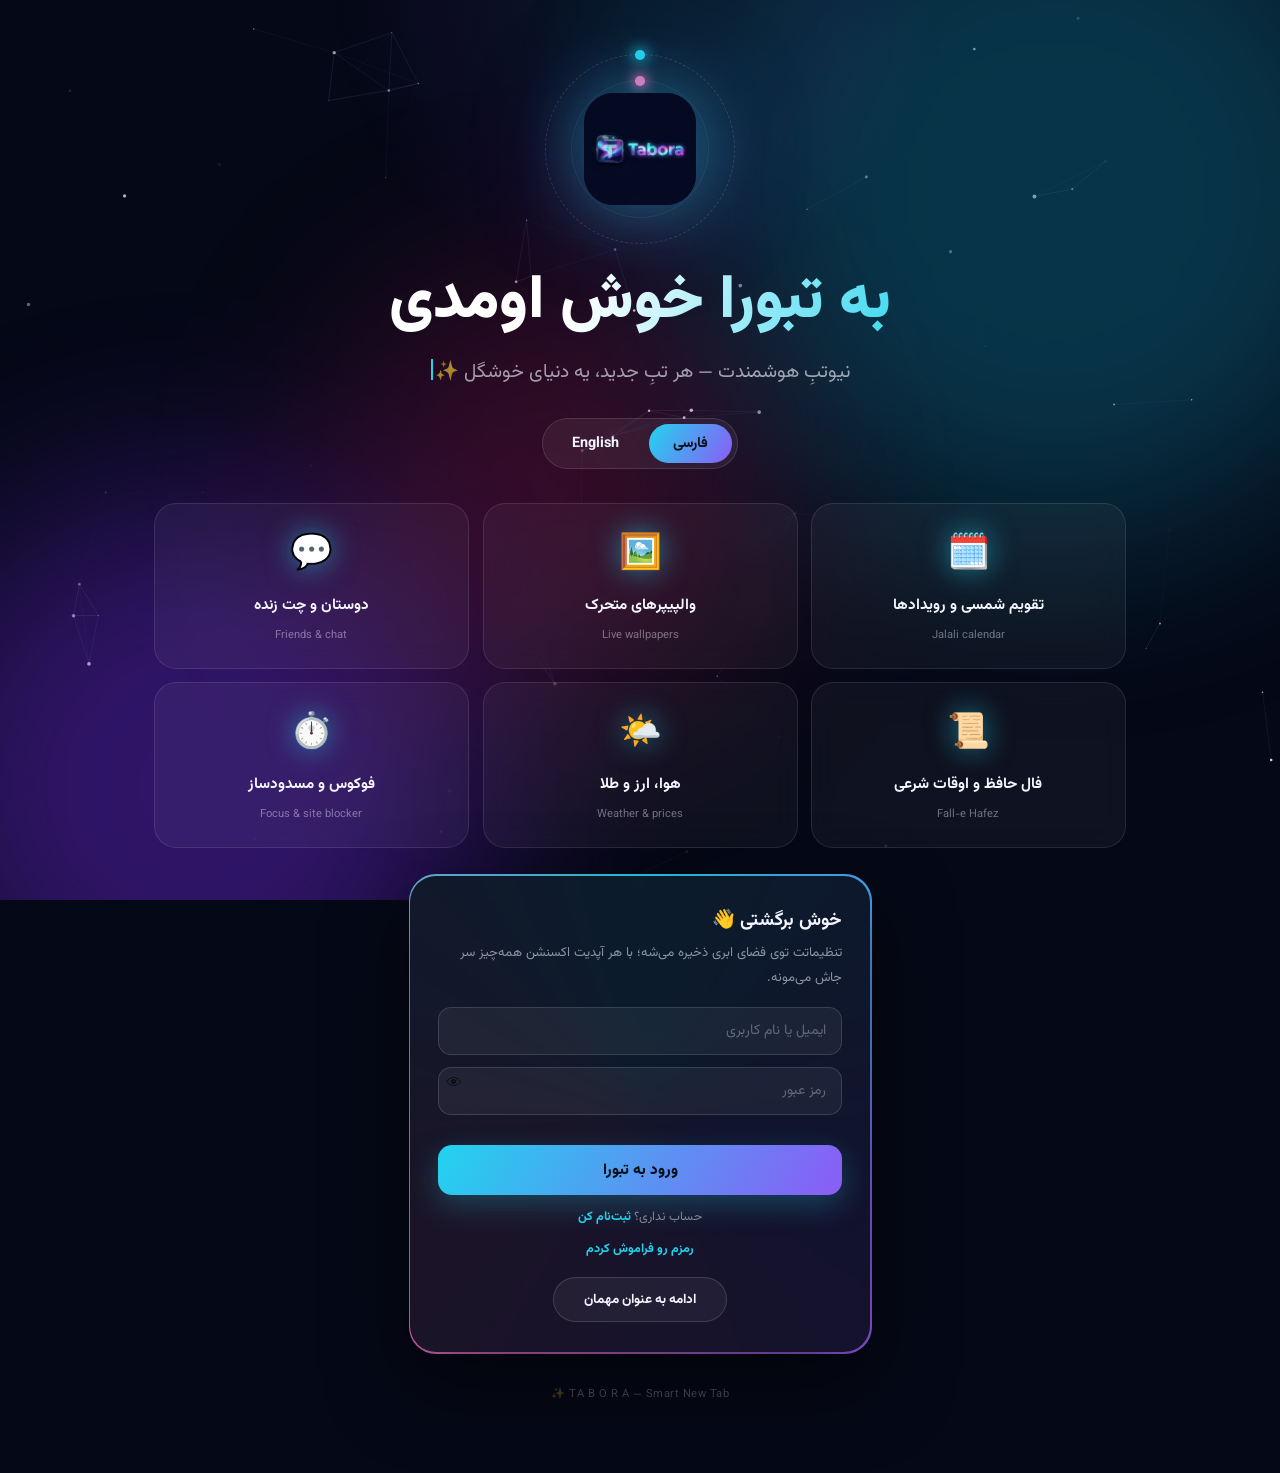
==== commit 0f407a6f: "fix: bilingual prices & holiday names in EN mode; welcome page cinematic redesign (constellation sky" ====
--- a/extension/welcome/index.html
+++ b/extension/welcome/index.html
@@ -3,183 +3,227 @@
 <head>
 <meta charset="UTF-8">
 <title>Welcome to Tabora ✨</title>
-<link href="https://fonts.googleapis.com/css2?family=Vazirmatn:wght@300;400;700;900&family=Inter:wght@300;400;600;800&family=Space+Grotesk:wght@400;700&display=swap" rel="stylesheet">
+<link href="https://fonts.googleapis.com/css2?family=Vazirmatn:wght@300;400;700;900&family=Lalezar&family=Inter:wght@300;400;600;800&family=Space+Grotesk:wght@400;700&display=swap" rel="stylesheet">
 <style>
   * { margin: 0; padding: 0; box-sizing: border-box; }
-  :root { --accent: #22d3ee; --violet: #8b5cf6; --pink: #f472b6; }
+  :root { --accent: #22d3ee; --violet: #8b5cf6; --pink: #f472b6; --gold: #fbbf24; }
+  html { scrollbar-width: none; }
   body {
     min-height: 100vh; overflow-x: hidden; color: #f4f6ff;
     font-family: 'Vazirmatn', 'Inter', sans-serif;
     background: #050816; position: relative;
   }
-  /* aurora background */
+  ::-webkit-scrollbar { display: none; }
+
+  /* ==== background layers ==== */
+  #sky { position: fixed; inset: 0; z-index: -3; }
   .aurora { position: fixed; inset: 0; z-index: -2; overflow: hidden; }
-  .aurora span {
-    position: absolute; border-radius: 50%; filter: blur(90px); opacity: .5;
-    animation: float 14s ease-in-out infinite alternate;
-  }
-  .aurora span:nth-child(1) { width: 55vw; height: 55vw; background: #0e7490; top: -18%; left: -10%; }
-  .aurora span:nth-child(2) { width: 46vw; height: 46vw; background: #6d28d9; bottom: -20%; right: -8%; animation-delay: -4s; }
-  .aurora span:nth-child(3) { width: 34vw; height: 34vw; background: #be185d; top: 30%; left: 40%; animation-delay: -8s; opacity: .3; }
-  @keyframes float { to { transform: translate(6vw, -5vh) scale(1.15); } }
-  .stars { position: fixed; inset: 0; z-index: -1; }
-  .stars i { position: absolute; width: 2px; height: 2px; background: #fff; border-radius: 50%; animation: tw 3s infinite; }
-  @keyframes tw { 50% { opacity: .15; } }
-
-  .wrap { max-width: 980px; margin: 0 auto; padding: 5vh 24px 60px; text-align: center; }
-
-  /* logo */
-  .logo-box { display: inline-block; position: relative; margin-bottom: 22px; animation: pop .9s cubic-bezier(.2,1.4,.4,1) both; }
-  .logo-box img { width: 110px; height: 110px; border-radius: 30px; box-shadow: 0 0 60px rgba(34,211,238,.35); }
-  .logo-box::after {
-    content: ''; position: absolute; inset: -14px; border-radius: 40px;
-    border: 2px solid transparent;
-    background: linear-gradient(120deg, var(--accent), var(--violet), var(--pink)) border-box;
-    -webkit-mask: linear-gradient(#fff 0 0) padding-box, linear-gradient(#fff 0 0);
-    -webkit-mask-composite: xor; mask-composite: exclude;
-    animation: spin 5s linear infinite;
-  }
+  .aurora span { position: absolute; border-radius: 50%; filter: blur(100px); opacity: .42; animation: drift 16s ease-in-out infinite alternate; }
+  .aurora span:nth-child(1) { width: 55vw; height: 55vw; background: #0e7490; top: -18%; inset-inline-start: -10%; }
+  .aurora span:nth-child(2) { width: 46vw; height: 46vw; background: #6d28d9; bottom: -20%; inset-inline-end: -8%; animation-delay: -5s; }
+  .aurora span:nth-child(3) { width: 34vw; height: 34vw; background: #be185d; top: 30%; inset-inline-start: 40%; animation-delay: -9s; opacity: .26; }
+  @keyframes drift { to { transform: translate(6vw, -5vh) scale(1.14); } }
+  #glow-cursor { position: fixed; width: 640px; height: 640px; border-radius: 50%; z-index: -1; pointer-events: none;
+    background: radial-gradient(circle, rgba(34,211,238,.09), rgba(139,92,246,.05) 42%, transparent 68%);
+    transform: translate(-50%, -50%); transition: opacity .4s; }
+  /* top loading line */
+  #boot-bar { position: fixed; top: 0; inset-inline-start: 0; height: 3px; width: 100%; z-index: 60; transform-origin: var(--tw, right); transform: scaleX(0);
+    background: linear-gradient(90deg, var(--accent), var(--violet), var(--pink)); animation: boot 1.6s cubic-bezier(.6,.1,.3,1) forwards; }
+  @keyframes boot { 60% { transform: scaleX(.72); } 100% { transform: scaleX(1); opacity: 0; } }
+
+  .wrap { max-width: 1020px; margin: 0 auto; padding: 6vh 24px 70px; text-align: center; }
+
+  /* ==== orbiting logo ==== */
+  .logo-box { display: inline-grid; place-items: center; position: relative; width: 190px; height: 190px; margin-bottom: 6px; animation: pop 1s cubic-bezier(.2,1.5,.4,1) both; }
+  .logo-core { width: 112px; height: 112px; border-radius: 30px; box-shadow: 0 0 70px rgba(34,211,238,.45), 0 0 120px rgba(139,92,246,.25); position: relative; z-index: 2; animation: breathe 4s ease-in-out infinite; }
+  .logo-core img { width: 100%; height: 100%; border-radius: 30px; }
+  @keyframes breathe { 50% { transform: scale(1.05); } }
+  @keyframes pop { from { transform: scale(.3) rotate(-14deg); opacity: 0; } }
+  .orbit { position: absolute; inset: 0; border-radius: 50%; border: 1px dashed rgba(255,255,255,.14); animation: spin var(--spd, 14s) linear infinite; }
+  .orbit.o2 { inset: 26px; border-style: solid; border-color: rgba(255,255,255,.07); --spd: 9s; animation-direction: reverse; }
+  .orbit i { position: absolute; top: -5px; inset-inline-start: calc(50% - 5px); width: 10px; height: 10px; border-radius: 50%; }
+  .orbit.o1 i { background: var(--accent); box-shadow: 0 0 14px 3px rgba(34,211,238,.7); }
+  .orbit.o2 i { background: var(--pink); box-shadow: 0 0 12px 3px rgba(244,114,182,.7); }
   @keyframes spin { to { transform: rotate(360deg); } }
-  @keyframes pop { from { transform: scale(.4); opacity: 0; } }
-
+
+  /* ==== hero text ==== */
   h1 {
-    font-size: clamp(2rem, 6vw, 3.6rem); font-weight: 900; line-height: 1.35;
-    background: linear-gradient(120deg, #fff 20%, var(--accent) 55%, var(--violet));
+    font-family: 'Vazirmatn', sans-serif;
+    font-size: clamp(2.1rem, 6vw, 3.8rem); font-weight: 900; line-height: 1.4; margin-top: 10px;
+    background: linear-gradient(110deg, #fff 20%, var(--accent) 38%, var(--violet) 52%, #fff 68%);
+    background-size: 220% 100%;
     -webkit-background-clip: text; background-clip: text; -webkit-text-fill-color: transparent;
-    animation: rise .8s .15s cubic-bezier(.2,.9,.3,1) both;
-  }
-  .sub { color: rgba(244,246,255,.6); font-size: clamp(.95rem, 2vw, 1.2rem); margin-top: 10px; animation: rise .8s .3s both; }
+    animation: rise .9s .25s cubic-bezier(.2,.9,.3,1) both, shimmer 5s 1.4s linear infinite;
+  }
+  @keyframes shimmer { to { background-position: -220% 0; } }
+  .sub { color: rgba(244,246,255,.62); font-size: clamp(.95rem, 2vw, 1.2rem); margin-top: 12px; min-height: 1.9em; animation: rise .9s .4s both; }
+  .sub .cursor { display: inline-block; width: 2px; height: 1.1em; background: var(--accent); vertical-align: -3px; margin-inline-start: 2px; animation: blink 1s steps(1) infinite; }
+  @keyframes blink { 50% { opacity: 0; } }
   @keyframes rise { from { transform: translateY(26px); opacity: 0; } }
 
-  /* language pill */
-  .lang-pill { display: inline-flex; gap: 6px; background: rgba(255,255,255,.06); border: 1px solid rgba(255,255,255,.12); padding: 5px; border-radius: 99px; margin: 26px 0 8px; animation: rise .8s .4s both; }
-  .lang-pill button { padding: 8px 22px; border: none; border-radius: 99px; color: #f4f6ff; font-family: inherit; font-weight: 700; font-size: .9rem; cursor: pointer; background: transparent; transition: .25s; }
+  /* lang pill */
+  .lang-pill { display: inline-flex; gap: 6px; background: rgba(255,255,255,.06); border: 1px solid rgba(255,255,255,.12); padding: 5px; border-radius: 99px; margin: 24px 0 4px; animation: rise .9s .5s both; }
+  .lang-pill button { padding: 8px 24px; border: none; border-radius: 99px; color: #f4f6ff; font-family: inherit; font-weight: 700; font-size: .9rem; cursor: pointer; background: transparent; transition: .25s; }
   .lang-pill button.active { background: linear-gradient(120deg, var(--accent), var(--violet)); color: #081018; }
 
-  /* feature cards */
-  .cards { display: grid; grid-template-columns: repeat(3, 1fr); gap: 16px; margin: 34px 0 30px; }
+  /* ==== feature cards ==== */
+  .cards { display: grid; grid-template-columns: repeat(3, 1fr); gap: 14px; margin: 30px 0 28px; perspective: 900px; }
   .card {
-    background: rgba(255,255,255,.05); border: 1px solid rgba(255,255,255,.1);
-    border-radius: 22px; padding: 26px 18px; backdrop-filter: blur(14px);
-    transition: .3s; animation: rise .8s both;
-  }
-  .card:nth-child(1) { animation-delay: .45s; } .card:nth-child(2) { animation-delay: .6s; } .card:nth-child(3) { animation-delay: .75s; }
-  .card:hover { transform: translateY(-8px); border-color: var(--accent); box-shadow: 0 18px 50px rgba(34,211,238,.16); }
-  .card .ico { font-size: 2.2rem; display: block; margin-bottom: 12px; filter: drop-shadow(0 0 14px rgba(34,211,238,.5)); }
-  .card b { font-size: .98rem; line-height: 1.9; display: block; }
-
-  /* auth card */
+    position: relative; overflow: hidden;
+    background: rgba(255,255,255,.045); border: 1px solid rgba(255,255,255,.1);
+    border-radius: 22px; padding: 24px 16px; backdrop-filter: blur(14px);
+    transition: transform .25s ease, border-color .25s, box-shadow .25s;
+    animation: rise .8s both; transform-style: preserve-3d; will-change: transform;
+  }
+  .card::before { content: ''; position: absolute; inset: 0; opacity: 0; transition: opacity .3s; pointer-events: none;
+    background: radial-gradient(240px circle at var(--tx,50%) var(--ty,50%), rgba(34,211,238,.13), transparent 65%); }
+  .card:hover::before { opacity: 1; }
+  .card:nth-child(1) { animation-delay: .5s; } .card:nth-child(2) { animation-delay: .62s; } .card:nth-child(3) { animation-delay: .74s; }
+  .card:nth-child(4) { animation-delay: .86s; } .card:nth-child(5) { animation-delay: .98s; } .card:nth-child(6) { animation-delay: 1.1s; }
+  .card:hover { border-color: var(--accent); box-shadow: 0 18px 50px rgba(34,211,238,.14); }
+  .card .ico { font-size: 2.15rem; display: block; margin-bottom: 10px; filter: drop-shadow(0 0 14px rgba(34,211,238,.55)); transition: transform .3s; }
+  .card:hover .ico { transform: scale(1.18) rotate(-6deg); }
+  .card b { font-size: .95rem; line-height: 1.95; display: block; }
+  .card .tip { display: block; margin-top: 6px; font-size: .7rem; color: rgba(244,246,255,.42); }
+
+  /* ==== auth card ==== */
+  .auth-wrap { position: relative; max-width: 460px; margin: 8px auto 0; animation: rise .9s 1.15s both; }
+  .auth-wrap::before { content: ''; position: absolute; inset: -1.5px; border-radius: 27px; z-index: 0;
+    background: conic-gradient(from var(--ang, 0deg), var(--accent), var(--violet), var(--pink), var(--accent));
+    animation: angspin 6s linear infinite; }
+  @property --ang { syntax: '<angle>'; initial-value: 0deg; inherits: false; }
+  @keyframes angspin { to { --ang: 360deg; } }
   .auth-card {
-    max-width: 440px; margin: 10px auto 0; background: rgba(10,13,30,.75);
-    border: 1px solid rgba(255,255,255,.12); border-radius: 26px; padding: 30px 28px;
-    backdrop-filter: blur(24px); text-align: start; animation: rise .8s .85s both;
-    box-shadow: 0 30px 80px rgba(0,0,0,.45);
+    position: relative; z-index: 1; background: rgba(9,12,28,.92);
+    border-radius: 26px; padding: 30px 28px; backdrop-filter: blur(26px); text-align: start;
+    box-shadow: 0 30px 80px rgba(0,0,0,.5);
   }
   .auth-card h3 { font-size: 1.15rem; margin-bottom: 6px; }
   .auth-card p { color: rgba(244,246,255,.55); font-size: .82rem; margin-bottom: 16px; line-height: 1.9; }
   .auth-card input {
-    width: 100%; background: rgba(255,255,255,.06); border: 1px solid rgba(255,255,255,.13);
-    border-radius: 14px; padding: 12px 15px; color: #fff; font-family: inherit; font-size: .92rem;
-    outline: none; margin-bottom: 11px; transition: .2s;
-  }
-  .auth-card input:focus { border-color: var(--accent); box-shadow: 0 0 0 3px rgba(34,211,238,.18); }
+    width: 100%; background: rgba(255,255,255,.055); border: 1px solid rgba(255,255,255,.13);
+    border-radius: 13px; padding: 12px 15px; color: #f4f6ff; font-family: inherit; font-size: .88rem; outline: none;
+    margin-bottom: 12px; transition: .25s;
+  }
+  .auth-card input:focus { border-color: var(--accent); box-shadow: 0 0 0 4px rgba(34,211,238,.13); background: rgba(255,255,255,.08); }
+  .auth-card input::placeholder { color: rgba(244,246,255,.32); }
+  .pw-wrap { position: relative; }
+  .pw-wrap input { padding-inline-end: 46px; }
+  .eye { position: absolute; top: 7px; inset-inline-end: 8px; background: none; border: none; cursor: pointer; font-size: 1rem; opacity: .55; }
+  .eye.on, .eye:hover { opacity: 1; }
+  .err { color: #f87171; font-size: .76rem; min-height: 1.2em; margin: -4px 0 8px; }
   .cta {
-    width: 100%; padding: 14px; border: none; border-radius: 15px; font-family: inherit;
-    font-size: 1rem; font-weight: 900; cursor: pointer; color: #081018;
-    background: linear-gradient(120deg, var(--accent), var(--violet)); background-size: 200%;
-    transition: .3s; margin-top: 4px;
-  }
-  .cta:hover { background-position: 100%; box-shadow: 0 10px 34px rgba(139,92,246,.4); transform: translateY(-2px); }
-  .ghost-btn { display: block; width: 100%; text-align: center; margin-top: 14px; color: rgba(244,246,255,.55); background: none; border: none; font-family: inherit; font-size: .85rem; cursor: pointer; text-decoration: underline; text-underline-offset: 5px; }
-  .swap { text-align: center; margin-top: 14px; font-size: .82rem; }
-  .swap button { background: none; border: none; color: var(--accent); cursor: pointer; font-family: inherit; font-size: .82rem; }
-  .err { color: #fda4af; font-size: .8rem; min-height: 1.2em; margin: 2px 0 6px; }
+    width: 100%; padding: 13px; font-family: inherit; font-size: .95rem; font-weight: 800; cursor: pointer;
+    border: none; border-radius: 14px; color: #071018; position: relative; overflow: hidden;
+    background: linear-gradient(120deg, var(--accent), var(--violet));
+    box-shadow: 0 10px 30px rgba(34,211,238,.25); transition: .25s;
+  }
+  .cta:hover { filter: brightness(1.12); transform: translateY(-2px); box-shadow: 0 14px 36px rgba(139,92,246,.35); }
+  .cta::after { content: ''; position: absolute; top: 0; inset-inline-start: -80%; width: 50%; height: 100%;
+    background: linear-gradient(100deg, transparent, rgba(255,255,255,.5), transparent); transform: skewX(-20deg); animation: sheen 3.4s ease-in-out infinite; }
+  @keyframes sheen { 40%, 100% { inset-inline-start: 130%; } }
+  .swap { text-align: center; font-size: .78rem; color: rgba(244,246,255,.5); margin-top: 12px; }
+  .swap button { background: none; border: none; color: var(--accent); font-family: inherit; font-size: .78rem; cursor: pointer; font-weight: 700; }
+  .swap button:hover { text-decoration: underline; }
+  .ghost-btn {
+    display: block; margin: 18px auto 0; padding: 11px 30px; border-radius: 99px; cursor: pointer;
+    background: rgba(255,255,255,.05); border: 1px solid rgba(255,255,255,.14); color: #f4f6ff;
+    font-family: inherit; font-size: .84rem; font-weight: 700; transition: .25s;
+  }
+  .ghost-btn:hover { border-color: var(--accent); background: rgba(34,211,238,.09); }
+  .foot { margin-top: 34px; font-size: .7rem; color: rgba(244,246,255,.28); letter-spacing: .5px; }
 
   /* confetti */
-  .confetti { position: fixed; top: -12px; z-index: 50; pointer-events: none; animation: cf linear forwards; }
-  @keyframes cf { to { transform: translateY(105vh) rotate(720deg); } }
-
-  @media (max-width: 760px) { .cards { grid-template-columns: 1fr; } }
-
-  /* password reveal */
-  .pw-wrap { position: relative; }
-  .pw-wrap input { width: 100%; padding-inline-end: 44px !important; }
-  .eye { position: absolute; inset-inline-end: 6px; top: 50%; transform: translateY(-50%); background: none; border: none; cursor: pointer; font-size: 1rem; opacity: .55; padding: 4px 6px; }
-  .eye:hover { opacity: 1; }
-  .eye.on { opacity: 1; filter: drop-shadow(0 0 6px rgba(34,211,238,.8)); }
-
-  /* app preview window */
-  .preview-frame { max-width: 430px; margin: 26px auto 4px; border-radius: 18px; overflow: hidden;
-    border: 1px solid rgba(255,255,255,.14); background: rgba(10,14,31,.6); backdrop-filter: blur(14px);
-    box-shadow: 0 20px 60px rgba(0,0,0,.5), 0 0 40px rgba(139,92,246,.18); animation: floaty 6s ease-in-out infinite; }
-  .pf-bar { display: flex; align-items: center; gap: 6px; padding: 9px 12px; background: rgba(255,255,255,.06); }
-  .pf-bar span { width: 9px; height: 9px; border-radius: 50%; background: #ff5f57; }
-  .pf-bar span:nth-child(2) { background: #febc2e; }
-  .pf-bar span:nth-child(3) { background: #28c840; }
-  .pf-bar i { font-style: normal; font-size: .68rem; color: rgba(255,255,255,.45); background: rgba(255,255,255,.07); border-radius: 999px; padding: 3px 12px; margin-inline-start: 8px; flex: 1; text-align: center; }
-  .preview-frame img { display: block; width: 100%; }
-  @keyframes floaty { 0%,100% { transform: translateY(0); } 50% { transform: translateY(-7px); } }
+  .confetti { position: fixed; top: -14px; z-index: 80; animation: fall linear forwards; }
+  @keyframes fall { to { transform: translateY(108vh) rotate(720deg); opacity: .4; } }
+
+  /* burst ring on success */
+  .burst { position: fixed; z-index: 79; border-radius: 50%; border: 2px solid var(--accent); pointer-events: none;
+    animation: burst .9s cubic-bezier(.1,.8,.3,1) forwards; }
+  @keyframes burst { from { width: 10px; height: 10px; opacity: 1; top: 45vh; left: 48vw; } to { width: 70vw; height: 70vw; opacity: 0; top: calc(45vh - 35vw); left: calc(48vw - 35vw); } }
+
+  @media (max-width: 760px) {
+    .cards { grid-template-columns: repeat(2, 1fr); }
+    .logo-box { width: 150px; height: 150px; }
+    .logo-core { width: 88px; height: 88px; border-radius: 24px; }
+    .logo-core img { border-radius: 24px; }
+  }
 </style>
 </head>
 <body>
+<div id="boot-bar"></div>
+<canvas id="sky"></canvas>
 <div class="aurora"><span></span><span></span><span></span></div>
-<div class="stars" id="stars"></div>
+<div id="glow-cursor"></div>
 
 <div class="wrap">
-  <div class="logo-box"><img src="../assets/icons/icon128.png" alt="Tabora"></div>
-  <h1 id="w-title">به تبورا خوش اومدی!</h1>
-  <div class="sub" id="w-sub">نیوتب کرومت از این لحظه یه چیز دیگه‌ست ✨</div>
+  <!-- logo with orbits -->
+  <div class="logo-box">
+    <div class="orbit o1"><i></i></div>
+    <div class="orbit o2"><i></i></div>
+    <div class="logo-core"><img src="../assets/logo_full.png" alt="Tabora"></div>
+  </div>
+
+  <h1 id="w-title">به تبورا خوش اومدی</h1>
+  <div class="sub"><span id="w-sub"></span><span class="cursor"></span></div>
 
   <div class="lang-pill">
-    <button id="lang-fa" class="active">فارسی</button>
+    <button id="lang-fa">فارسی</button>
     <button id="lang-en">English</button>
   </div>
 
-  <div class="cards">
-    <div class="card"><span class="ico">🖼️</span><b id="f1">والپیپرهای متحرک با تم هوشمند</b></div>
-    <div class="card"><span class="ico">⚡</span><b id="f2">ویجت‌های زنده: آب‌وهوا، ارز، بوکمارک هوشمند</b></div>
-    <div class="card"><span class="ico">💬</span><b id="f3">دوستان و چت با ویس، عکس و استیکر</b></div>
+  <!-- features -->
+  <div class="cards" id="cards">
+    <div class="card"><span class="ico">🗓️</span><b id="f1"></b><span class="tip">Jalali calendar</span></div>
+    <div class="card"><span class="ico">🖼️</span><b id="f2"></b><span class="tip">Live wallpapers</span></div>
+    <div class="card"><span class="ico">💬</span><b id="f3"></b><span class="tip">Friends &amp; chat</span></div>
+    <div class="card"><span class="ico">📜</span><b id="f4"></b><span class="tip">Fall-e Hafez</span></div>
+    <div class="card"><span class="ico">🌤️</span><b id="f5"></b><span class="tip">Weather &amp; prices</span></div>
+    <div class="card"><span class="ico">⏱️</span><b id="f6"></b><span class="tip">Focus &amp; site blocker</span></div>
   </div>
 
-  <div class="preview-frame">
-    <div class="pf-bar"><span></span><span></span><span></span><i>tabora://newtab</i></div>
-    <img src="../assets/app-preview.jpg" alt="Tabora new tab preview">
+  <!-- auth -->
+  <div class="auth-wrap">
+    <div class="auth-card">
+      <div id="form-login">
+        <h3 id="t-login">خوش برگشتی 👋</h3>
+        <p id="hint1"></p>
+        <input id="l-id">
+        <div class="pw-wrap"><input id="l-pw" type="password"><button type="button" class="eye" data-for="l-pw" title="👁">👁</button></div>
+        <div class="err" id="l-err"></div>
+        <button class="cta" id="btn-login"></button>
+        <div class="swap"><span id="sw1"></span> <button id="to-reg"></button></div>
+        <div class="swap"><button id="to-recover"></button></div>
+      </div>
+
+      <div id="form-register" style="display:none">
+        <h3 id="t-reg"></h3>
+        <p id="hint2"></p>
+        <input id="r-email" type="email">
+        <input id="r-uname">
+        <input id="r-name">
+        <div class="pw-wrap"><input id="r-pw" type="password"><button type="button" class="eye" data-for="r-pw" title="👁">👁</button></div>
+        <div class="err" id="r-err"></div>
+        <button class="cta" id="btn-register"></button>
+        <div class="swap"><span id="sw2"></span> <button id="to-login"></button></div>
+      </div>
+
+      <div id="form-recover" style="display:none">
+        <h3 id="t-rec"></h3>
+        <p id="hint3"></p>
+        <input id="rc-id">
+        <input id="rc-code" dir="ltr" placeholder="TBRA-XXXX-XXXX">
+        <div class="pw-wrap"><input id="rc-pw" type="password"><button type="button" class="eye" data-for="rc-pw" title="👁">👁</button></div>
+        <div class="err" id="rc-err"></div>
+        <button class="cta" id="btn-recover"></button>
+        <div class="swap"><span id="sw3"></span> <button id="rec-to-login"></button></div>
+      </div>
+
+      <button class="ghost-btn" id="btn-guest"></button>
+    </div>
   </div>
 
-  <div class="auth-card">
-    <div id="form-login">
-      <h3 id="t-login">خوش برگشتی 👋</h3>
-      <p id="hint1">تنظیماتت توی فضای ابری ذخیره می‌شه؛ با هر آپدیت اکستنشن همه‌چیز سر جاش می‌مونه.</p>
-      <input id="l-id" placeholder="ایمیل یا نام کاربری">
-      <div class="pw-wrap"><input id="l-pw" type="password" placeholder="رمز عبور"><button type="button" class="eye" data-for="l-pw" title="👁">👁</button></div>
-      <div class="err" id="l-err"></div>
-      <button class="cta" id="btn-login">ورود به تبورا</button>
-      <div class="swap"><span id="sw1">حساب نداری؟</span> <button id="to-reg">ثبت‌نام کن</button></div>
-      <div class="swap"><button id="to-recover">رمزم رو فراموش کردم</button></div>
-    </div>
-    <div id="form-register" style="display:none">
-      <h3 id="t-reg">به تبورا بپیوند 🚀</h3>
-      <p id="hint2">یه حساب بساز تا پروفایل، آواتار متحرک و تنظیماتت همیشه همراهت باشه.</p>
-      <input id="r-email" type="email" placeholder="ایمیل">
-      <input id="r-uname" placeholder="نام کاربری (انگلیسی)">
-      <input id="r-name" placeholder="نام نمایشی">
-      <div class="pw-wrap"><input id="r-pw" type="password" placeholder="رمز عبور (حداقل ۶ کاراکتر)"><button type="button" class="eye" data-for="r-pw" title="👁">👁</button></div>
-      <div class="err" id="r-err"></div>
-      <button class="cta" id="btn-register">ساخت حساب و ورود</button>
-      <div class="swap"><span id="sw2">حساب داری؟</span> <button id="to-login">وارد شو</button></div>
-    </div>
-    <div id="form-recover" style="display:none">
-      <h3 id="t-rec">بازیابی رمز عبور 🔑</h3>
-      <p id="hint3">کد بازیابی‌ات رو وارد کن.</p>
-      <input id="rc-id" placeholder="ایمیل یا نام کاربری">
-      <input id="rc-code" dir="ltr" placeholder="TBRA-XXXX-XXXX">
-      <div class="pw-wrap"><input id="rc-pw" type="password" placeholder="رمز جدید"><button type="button" class="eye" data-for="rc-pw" title="👁">👁</button></div>
-      <div class="err" id="rc-err"></div>
-      <button class="cta" id="btn-recover">تغییر رمز عبور</button>
-      <div class="swap"><span id="sw3">حساب داری؟</span> <button id="rec-to-login">وارد شو</button></div>
-    </div>
-    <button class="ghost-btn" id="btn-guest">ادامه به عنوان مهمان</button>
-  </div>
+  <div class="foot">TA B O R A — Smart New Tab ✨</div>
 </div>
 
 <script src="../js/shim.js"></script>
@@ -188,47 +232,58 @@
 let lang = 'fa';
 const TXT = {
   fa: {
-    title: 'به تبورا خوش اومدی!', sub: 'نیوتب کرومت از این لحظه یه چیز دیگه‌ست ✨',
-    f1: 'والپیپرهای متحرک با تم هوشمند', f2: 'ویجت‌های زنده: آب‌وهوا، ارز، بوکمارک هوشمند', f3: 'دوستان و چت با ویس، عکس و استیکر',
-    tLogin: 'خوش برگشتی 👋', tReg: 'به تبورا بپیوند 🚀',
-    hint1: 'تنظیماتت توی فضای ابری ذخیره می‌شه؛ با هر آپدیت اکستنشن همه‌چیز سر جاش می‌مونه.',
-    hint2: 'یه حساب بساز تا پروفایل، آواتار متحرک و تنظیماتت همیشه همراهت باشه.',
+    title: 'به تبورا خوش اومدی', sub: 'نیوتبِ هوشمندت — هر تبِ جدید، یه دنیای خوشگل ✨',
+    f1: 'تقویم شمسی و رویدادها', f2: 'والپیپرهای متحرک', f3: 'دوستان و چت زنده',
+    f4: 'فال حافظ و اوقات شرعی', f5: 'هوا، ارز و طلا', f6: 'فوکوس و مسدودساز',
+    tLogin: 'خوش برگشتی 👋', hint1: 'تنظیماتت توی فضای ابری ذخیره می‌شه؛ با هر آپدیت اکسنشن همه‌چیز سر جاش می‌مونه.',
+    tReg: 'به تبورا بپیوند 🚀', hint2: 'یه حساب بساز تا پروفایل، آواتار متحرک و تنظیماتت همیشه همراهت باشه.',
+    forgot: 'رمزم رو فراموش کردم', tRec: 'بازیابی رمز عبور 🔑', hintRec: 'کد بازیابی‌ات (از ربات تلگرام) رو وارد کن.',
+    sw1: 'حساب نداری؟', reg: 'ثبت‌نام کن', sw2: 'حساب داری؟', login: 'وارد شو',
+    ph: { lid: 'ایمیل یا نام کاربری', lpw: 'رمز عبور', re: 'ایمیل', ru: 'نام کاربری (انگلیسی)', rn: 'نام نمایشی', rp: 'رمز عبور (حداقل ۶ کاراکتر)', rc: 'کد بازیابی', rnp: 'رمز جدید' },
+    err: { http_401: '❌ شناسه یا رمز اشتباهه', http_409: '❌ این ایمیل یا نام کاربری قبلاً ثبت شده' },
     btnLogin: 'ورود به تبورا', btnReg: 'ساخت حساب و ورود', guest: 'ادامه به عنوان مهمان',
-    sw1: 'حساب نداری؟', reg: 'ثبت‌نام کن', sw2: 'حساب داری؟', login: 'وارد شو',
-    forgot: 'رمزم رو فراموش کردم', tRec: 'بازیابی رمز عبور 🔑',
-    hintRec: 'کد بازیابی یا توکن یکبارمصرف بات تلگرام رو وارد کن.',
+    codeTitle: '🔑 کد بازیابی تو', codeHint: 'یه جایی نگهش دار — باهاش می‌تونی رمزت رو برگردونی (یا از ربات تلگرام بگیرش)', copy: '📋 کپی', copied: '✅ کپی شد!',
     btnRec: 'تغییر رمز عبور', recOk: '✅ رمزت عوض شد — حالا با رمز جدید وارد شو',
-    ph: { lid: 'ایمیل یا نام کاربری', lpw: 'رمز عبور', re: 'ایمیل', ru: 'نام کاربری (انگلیسی)', rn: 'نام نمایشی', rp: 'رمز عبور (حداقل ۶ کاراکتر)', rc: 'کد بازیابی یا توکن بات', rnp: 'رمز جدید' },
-    err: { bad_email: 'ایمیل معتبر نیست', bad_username: 'نام کاربری: ۳ تا ۲۰ حرف انگلیسی/عدد', bad_password: 'رمز حداقل ۶ کاراکتر', email_taken: 'این ایمیل قبلاً ثبت شده', username_taken: 'این نام کاربری گرفته شده', invalid_credentials: 'رمز اشتباهه — با دکمهٔ 👁 بررسی کن', user_not_found: 'حسابی پیدا نشد — اول ثبت‌نام کن', bad_code: 'کد بازیابی درست نیست', no_recovery: 'برای این حساب کد بازیابی ثبت نشده — از پشتیبانی کمک بگیر', rate_limited: 'خیلی سریع! کمی صبر کن' },
-    codeTitle: '🔐 کد بازیابی تو', codeHint: 'این کد رو جای امن نگه دار؛ اگه روزی رمزت یادت رفت، فقط با همین کد عوضش می‌کنی.', copy: 'کپی کد ⧉', copied: 'کد کپی شد',
     success: '🎉 خوش اومدی!'
   },
   en: {
-    title: 'Welcome to Tabora!', sub: 'Your Chrome new tab will never be the same ✨',
-    f1: 'Live wallpapers with smart theming', f2: 'Live widgets: weather, currency, smart bookmarks', f3: 'Friends & chat with voice, photos and stickers',
-    tLogin: 'Welcome back 👋', tReg: 'Join Tabora 🚀',
-    hint1: 'Your settings live in the cloud — they survive every extension update.',
-    hint2: 'Create an account so your profile, animated avatar and settings follow you everywhere.',
+    title: 'Welcome to Tabora', sub: 'Your smart new tab — every tab, a tiny universe ✨',
+    f1: 'Jalali calendar & events', f2: 'Live wallpapers', f3: 'Friends & live chat',
+    f4: 'Hafez fal & prayer times', f5: 'Weather & prices', f6: 'Focus & site blocker',
+    tLogin: 'Welcome back 👋', hint1: 'Your settings live in the cloud — everything stays in place across updates.',
+    tReg: 'Join Tabora 🚀', hint2: 'Create an account so your profile, animated avatar and settings follow you.',
+    forgot: 'I forgot my password', tRec: 'Password recovery 🔑', hintRec: 'Enter your recovery code (from the Telegram bot).',
+    sw1: 'No account yet?', reg: 'Sign up', sw2: 'Already have one?', login: 'Log in',
+    ph: { lid: 'Email or username', lpw: 'Password', re: 'Email', ru: 'Username (English)', rn: 'Display name', rp: 'Password (min 6 chars)', rc: 'Recovery code', rnp: 'New password' },
+    err: { http_401: '❌ Wrong credentials', http_409: '❌ Email or username already taken' },
     btnLogin: 'Enter Tabora', btnReg: 'Create account & enter', guest: 'Continue as guest',
-    sw1: 'No account?', reg: 'Sign up', sw2: 'Have an account?', login: 'Log in',
-    forgot: 'I forgot my password', tRec: 'Password recovery 🔑',
-    hintRec: 'Enter your recovery code or the one-time token from the Telegram bot.',
+    codeTitle: '🔑 Your recovery code', codeHint: 'Keep it safe — it restores your password (or get one from the Telegram bot)', copy: '📋 Copy', copied: '✅ Copied!',
     btnRec: 'Change password', recOk: '✅ Password changed — now log in with the new one',
-    ph: { lid: 'Email or username', lpw: 'Password', re: 'Email', ru: 'Username', rn: 'Display name', rp: 'Password (min 6 chars)', rc: 'Recovery code (TBRA-…)', rnp: 'New password' },
-    err: { bad_email: 'Invalid email', bad_username: 'Username: 3–20 letters/numbers', bad_password: 'Password min 6 characters', email_taken: 'Email already registered', username_taken: 'Username is taken', invalid_credentials: 'Wrong password — use the 👁 button to check', user_not_found: 'No account found — register first', bad_code: 'Recovery code is incorrect', no_recovery: 'No recovery code on this account — contact support', rate_limited: 'Too fast! Wait a moment' },
-    codeTitle: '🔐 Your recovery code', codeHint: 'Keep this code safe; it is the only way to reset a forgotten password.', copy: 'Copy code ⧉', copied: 'Code copied',
     success: '🎉 Welcome!'
   }
 };
+
+/* typewriter subtitle */
+let typeTimer = null;
+function typeSubtitle(text) {
+  clearTimeout(typeTimer);
+  const el = document.getElementById('w-sub');
+  el.textContent = '';
+  let i = 0;
+  (function step() {
+    if (i <= text.length) {
+      el.textContent = text.slice(0, i++);
+      typeTimer = setTimeout(step, 34);
+    }
+  })();
+}
 function applyLang() {
   const t = TXT[lang];
   document.documentElement.dir = lang === 'fa' ? 'rtl' : 'ltr';
   document.documentElement.lang = lang;
   document.getElementById('w-title').textContent = t.title;
-  document.getElementById('w-sub').textContent = t.sub;
-  document.getElementById('f1').textContent = t.f1;
-  document.getElementById('f2').textContent = t.f2;
-  document.getElementById('f3').textContent = t.f3;
+  typeSubtitle(t.sub);
+  ['f1','f2','f3','f4','f5','f6'].forEach(k => document.getElementById(k).textContent = t[k]);
   document.getElementById('t-login').textContent = t.tLogin;
   document.getElementById('t-reg').textContent = t.tReg;
   document.getElementById('hint1').textContent = t.hint1;
@@ -262,16 +317,80 @@
 document.getElementById('lang-fa').onclick = () => { lang = 'fa'; applyLang(); };
 document.getElementById('lang-en').onclick = () => { lang = 'en'; applyLang(); };
 
-/* stars */
-const stars = document.getElementById('stars');
-for (let i = 0; i < 70; i++) {
-  const s = document.createElement('i');
-  s.style.left = Math.random() * 100 + 'vw';
-  s.style.top = Math.random() * 100 + 'vh';
-  s.style.animationDelay = (Math.random() * 3) + 's';
-  s.style.opacity = Math.random() * .7 + .2;
-  stars.appendChild(s);
-}
+/* ===== constellation sky (canvas) + shooting stars + parallax ===== */
+(function () {
+  const cv = document.getElementById('sky'), cx = cv.getContext('2d');
+  let W, H, pts = [], mouse = { x: .5, y: .5 };
+  function size() {
+    W = cv.width = innerWidth; H = cv.height = innerHeight;
+    const n = Math.min(120, Math.round(W * H / 16000));
+    pts = Array.from({ length: n }, () => ({
+      x: Math.random() * W, y: Math.random() * H,
+      vx: (Math.random() - .5) * .18, vy: (Math.random() - .5) * .18,
+      r: Math.random() * 1.5 + .4, tw: Math.random() * Math.PI * 2
+    }));
+  }
+  addEventListener('resize', size); size();
+  addEventListener('mousemove', e => { mouse.x = e.clientX / W; mouse.y = e.clientY / H; });
+  const shots = [];
+  setInterval(() => {
+    if (Math.random() < .5 && shots.length < 2) shots.push({ x: Math.random() * W * .8 + W * .1, y: Math.random() * H * .3, vx: 6 + Math.random() * 5, vy: 2.4 + Math.random() * 2, life: 1 });
+  }, 2400);
+  (function frame(t) {
+    cx.clearRect(0, 0, W, H);
+    const px = (mouse.x - .5) * 14, py = (mouse.y - .5) * 10;
+    /* connect close points */
+    for (let i = 0; i < pts.length; i++) {
+      const p = pts[i];
+      p.x += p.vx; p.y += p.vy; p.tw += .03;
+      if (p.x < 0 || p.x > W) p.vx *= -1;
+      if (p.y < 0 || p.y > H) p.vy *= -1;
+      for (let j = i + 1; j < pts.length; j++) {
+        const q = pts[j], dx = p.x - q.x, dy = p.y - q.y, d2 = dx * dx + dy * dy;
+        if (d2 < 12000) {
+          cx.strokeStyle = 'rgba(140,170,255,' + (0.14 * (1 - d2 / 12000)) + ')';
+          cx.lineWidth = 1;
+          cx.beginPath(); cx.moveTo(p.x + px * .3, p.y + py * .3); cx.lineTo(q.x + px * .3, q.y + py * .3); cx.stroke();
+        }
+      }
+      const a = .45 + .4 * Math.sin(p.tw);
+      cx.fillStyle = 'rgba(255,255,255,' + a + ')';
+      cx.beginPath(); cx.arc(p.x + px, p.y + py, p.r, 0, 7); cx.fill();
+    }
+    /* shooting stars */
+    for (let s = shots.length - 1; s >= 0; s--) {
+      const sh = shots[s];
+      sh.x += sh.vx; sh.y += sh.vy; sh.life -= .012;
+      if (sh.life <= 0) { shots.splice(s, 1); continue; }
+      const g = cx.createLinearGradient(sh.x, sh.y, sh.x - sh.vx * 12, sh.y - sh.vy * 12);
+      g.addColorStop(0, 'rgba(255,255,255,' + (.9 * sh.life) + ')');
+      g.addColorStop(1, 'transparent');
+      cx.strokeStyle = g; cx.lineWidth = 2;
+      cx.beginPath(); cx.moveTo(sh.x, sh.y); cx.lineTo(sh.x - sh.vx * 12, sh.y - sh.vy * 12); cx.stroke();
+    }
+    requestAnimationFrame(frame);
+  })();
+})();
+
+/* cursor glow */
+(function () {
+  const g = document.getElementById('glow-cursor');
+  addEventListener('mousemove', e => { g.style.left = e.clientX + 'px'; g.style.top = e.clientY + 'px'; });
+})();
+
+/* 3D tilt + spotlight on cards */
+(function () {
+  document.querySelectorAll('.card').forEach(card => {
+    card.addEventListener('mousemove', e => {
+      const r = card.getBoundingClientRect();
+      const x = (e.clientX - r.left) / r.width, y = (e.clientY - r.top) / r.height;
+      card.style.transform = 'rotateY(' + ((x - .5) * 12) + 'deg) rotateX(' + ((.5 - y) * 10) + 'deg) translateY(-6px)';
+      card.style.setProperty('--tx', x * 100 + '%');
+      card.style.setProperty('--ty', y * 100 + '%');
+    });
+    card.addEventListener('mouseleave', () => { card.style.transform = ''; });
+  });
+})();
 
 /* forms */
 document.getElementById('to-reg').onclick = () => { form('register'); };
@@ -320,7 +439,7 @@
   const prev = await chrome.storage.local.get(['settings']);
   await chrome.storage.local.set({ settings: Object.assign({}, prev.settings || {}, { lang }) });
   celebrate();
-  setTimeout(enter, 900);
+  setTimeout(enter, 1100);
 };
 
 async function api(path, body) {
@@ -349,10 +468,10 @@
   } catch (e) { errEl.textContent = TXT[lang].err[e.message] || e.message; }
 };
 
-/* confetti */
+/* confetti + burst rings */
 function celebrate() {
   const colors = ['#22d3ee', '#8b5cf6', '#f472b6', '#fbbf24', '#34d399'];
-  for (let i = 0; i < 90; i++) {
+  for (let i = 0; i < 110; i++) {
     const c = document.createElement('div');
     c.className = 'confetti';
     c.style.left = Math.random() * 100 + 'vw';
@@ -364,7 +483,17 @@
     document.body.appendChild(c);
     setTimeout(() => c.remove(), 5500);
   }
-}
+  for (let i = 0; i < 3; i++) {
+    const b = document.createElement('div');
+    b.className = 'burst';
+    b.style.animationDelay = (i * .22) + 's';
+    b.style.borderColor = colors[i % colors.length];
+    document.body.appendChild(b);
+    setTimeout(() => b.remove(), 2000);
+  }
+}
+
+/* password eyes */
 document.querySelectorAll('.eye').forEach(b => {
   b.onclick = () => {
     const inp = document.getElementById(b.dataset.for);
